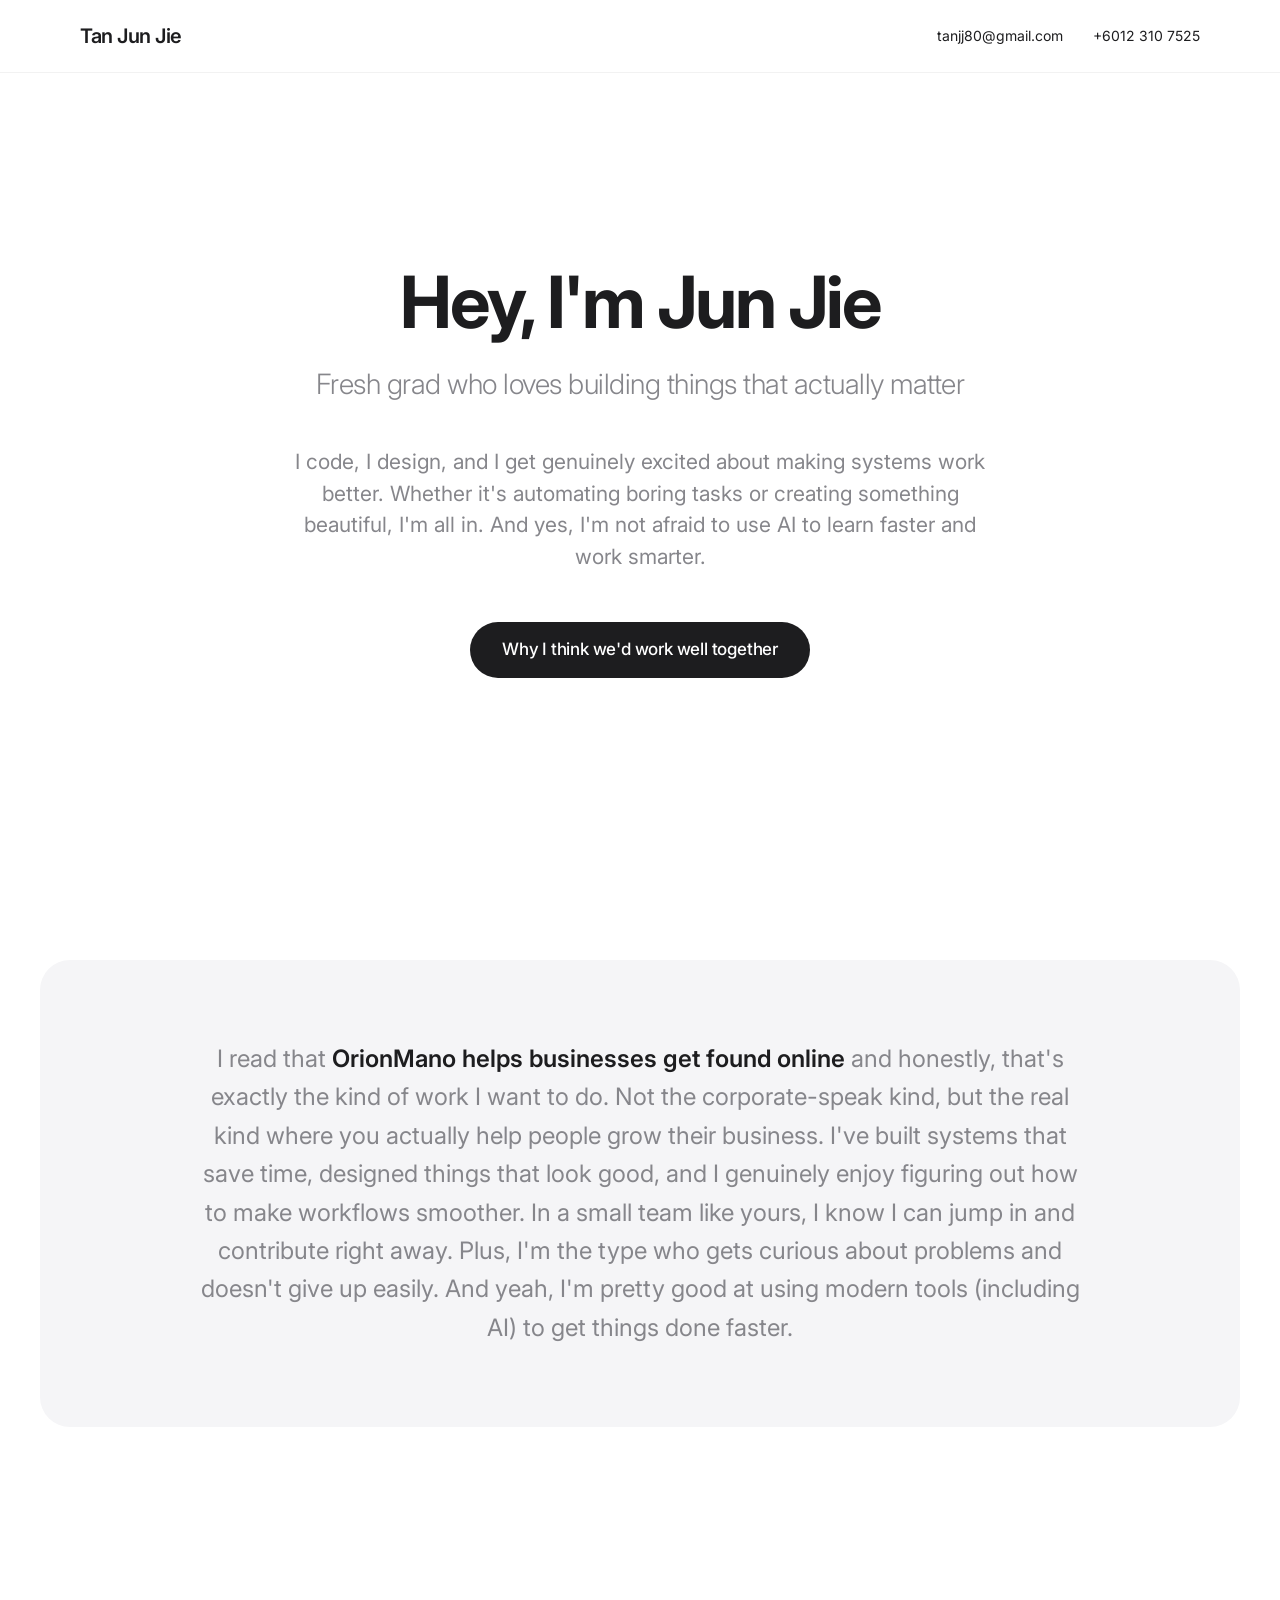
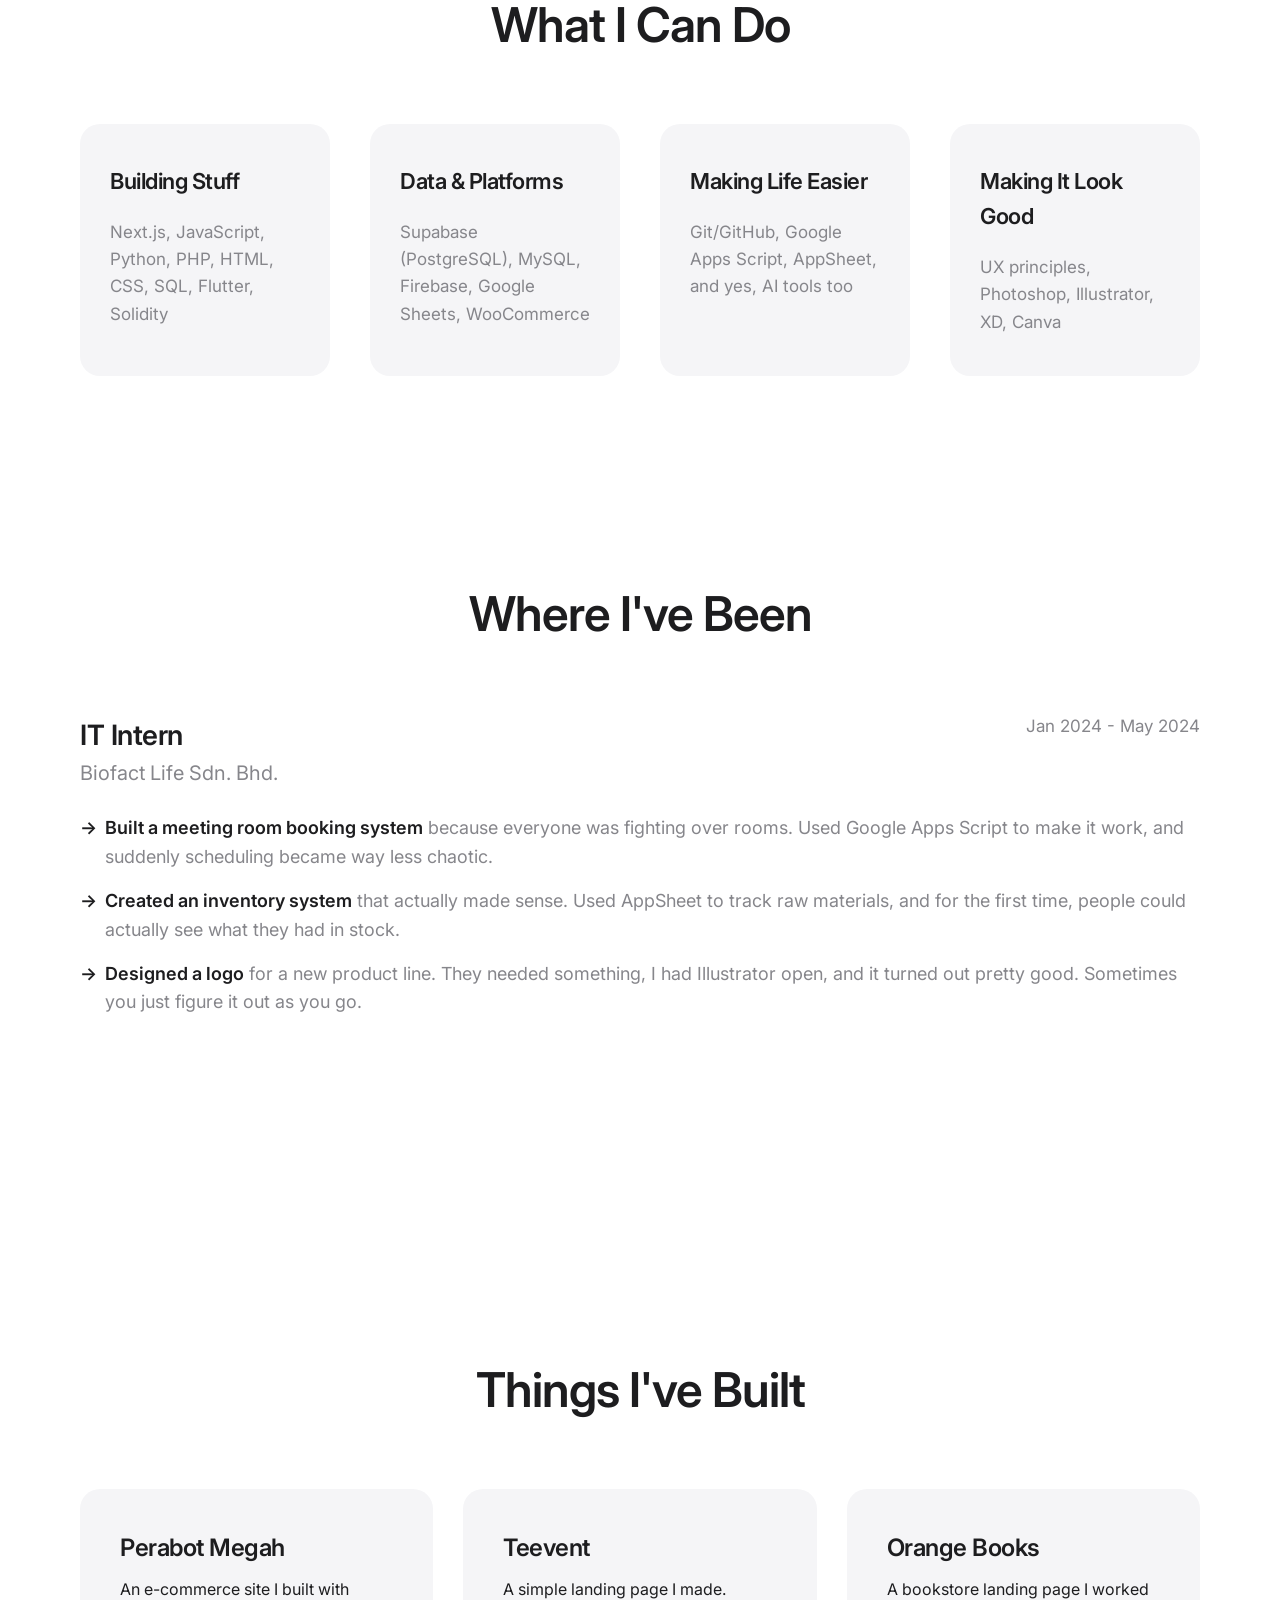
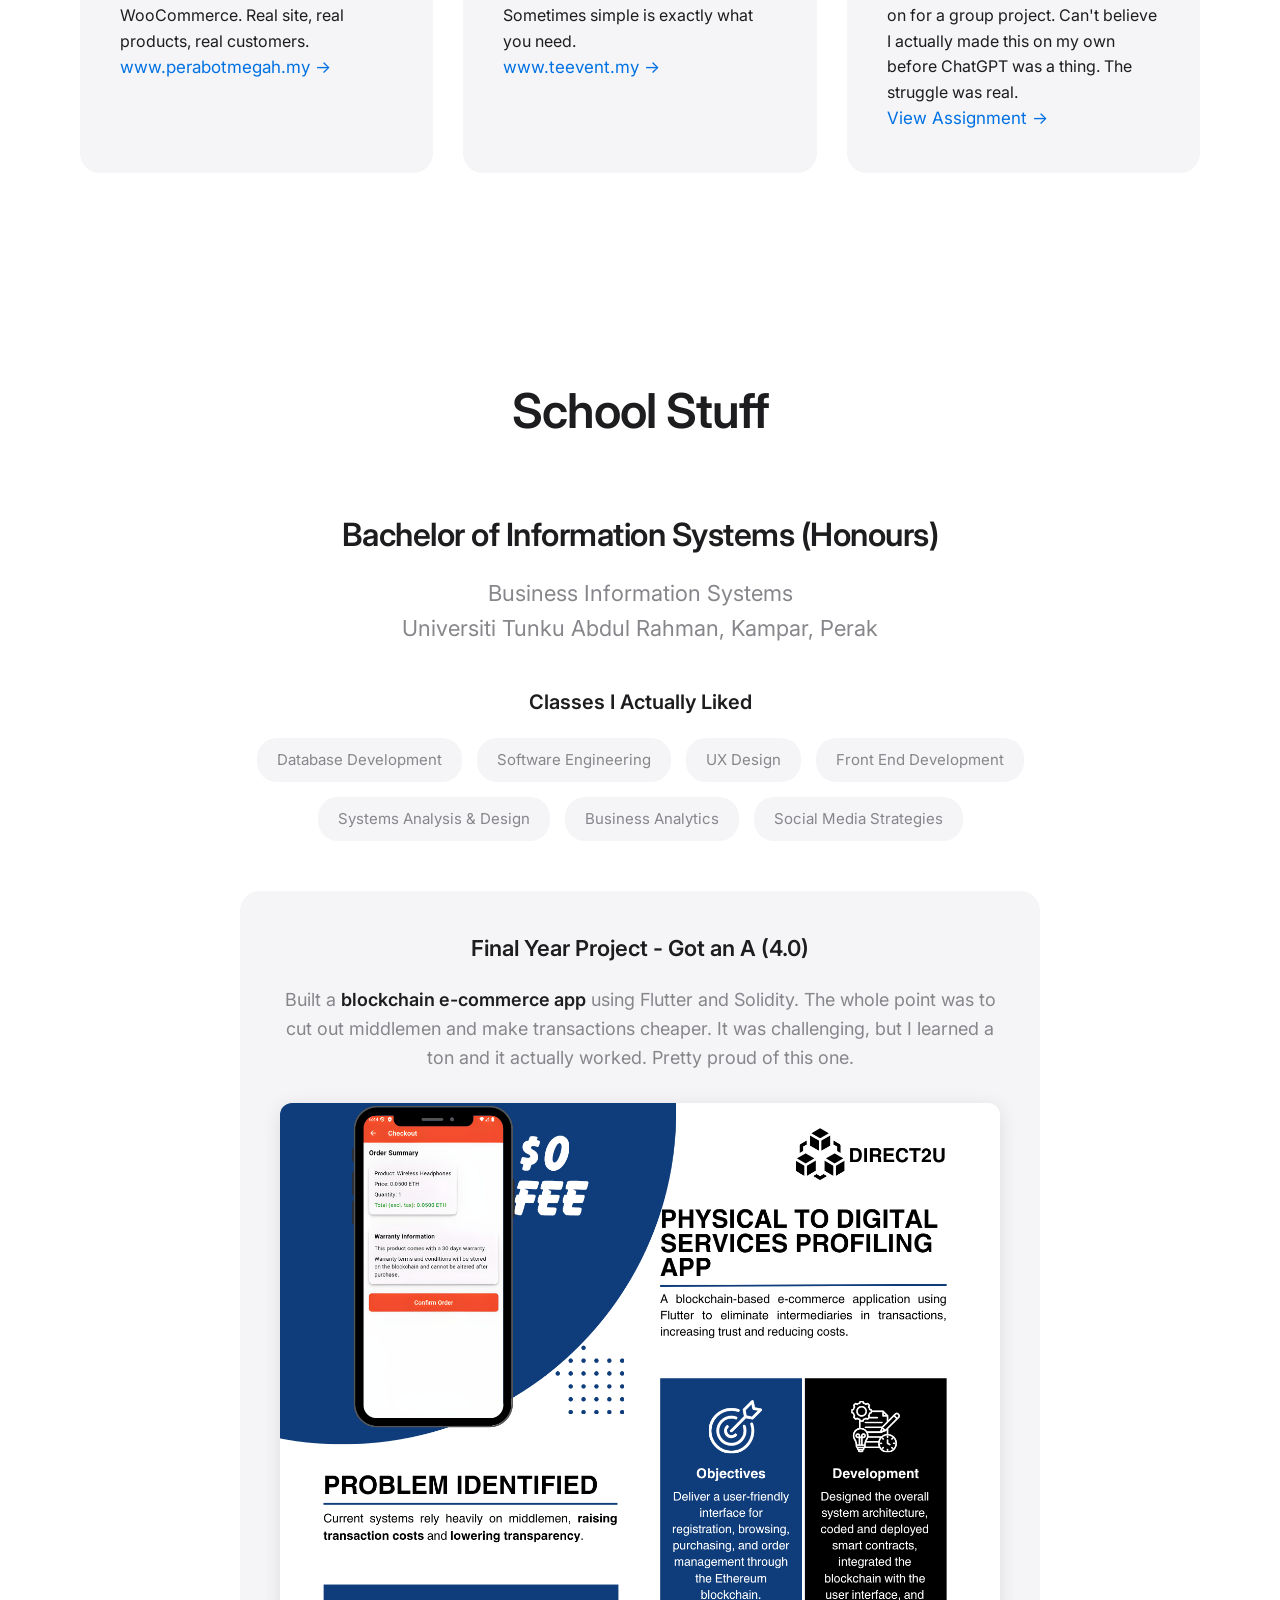
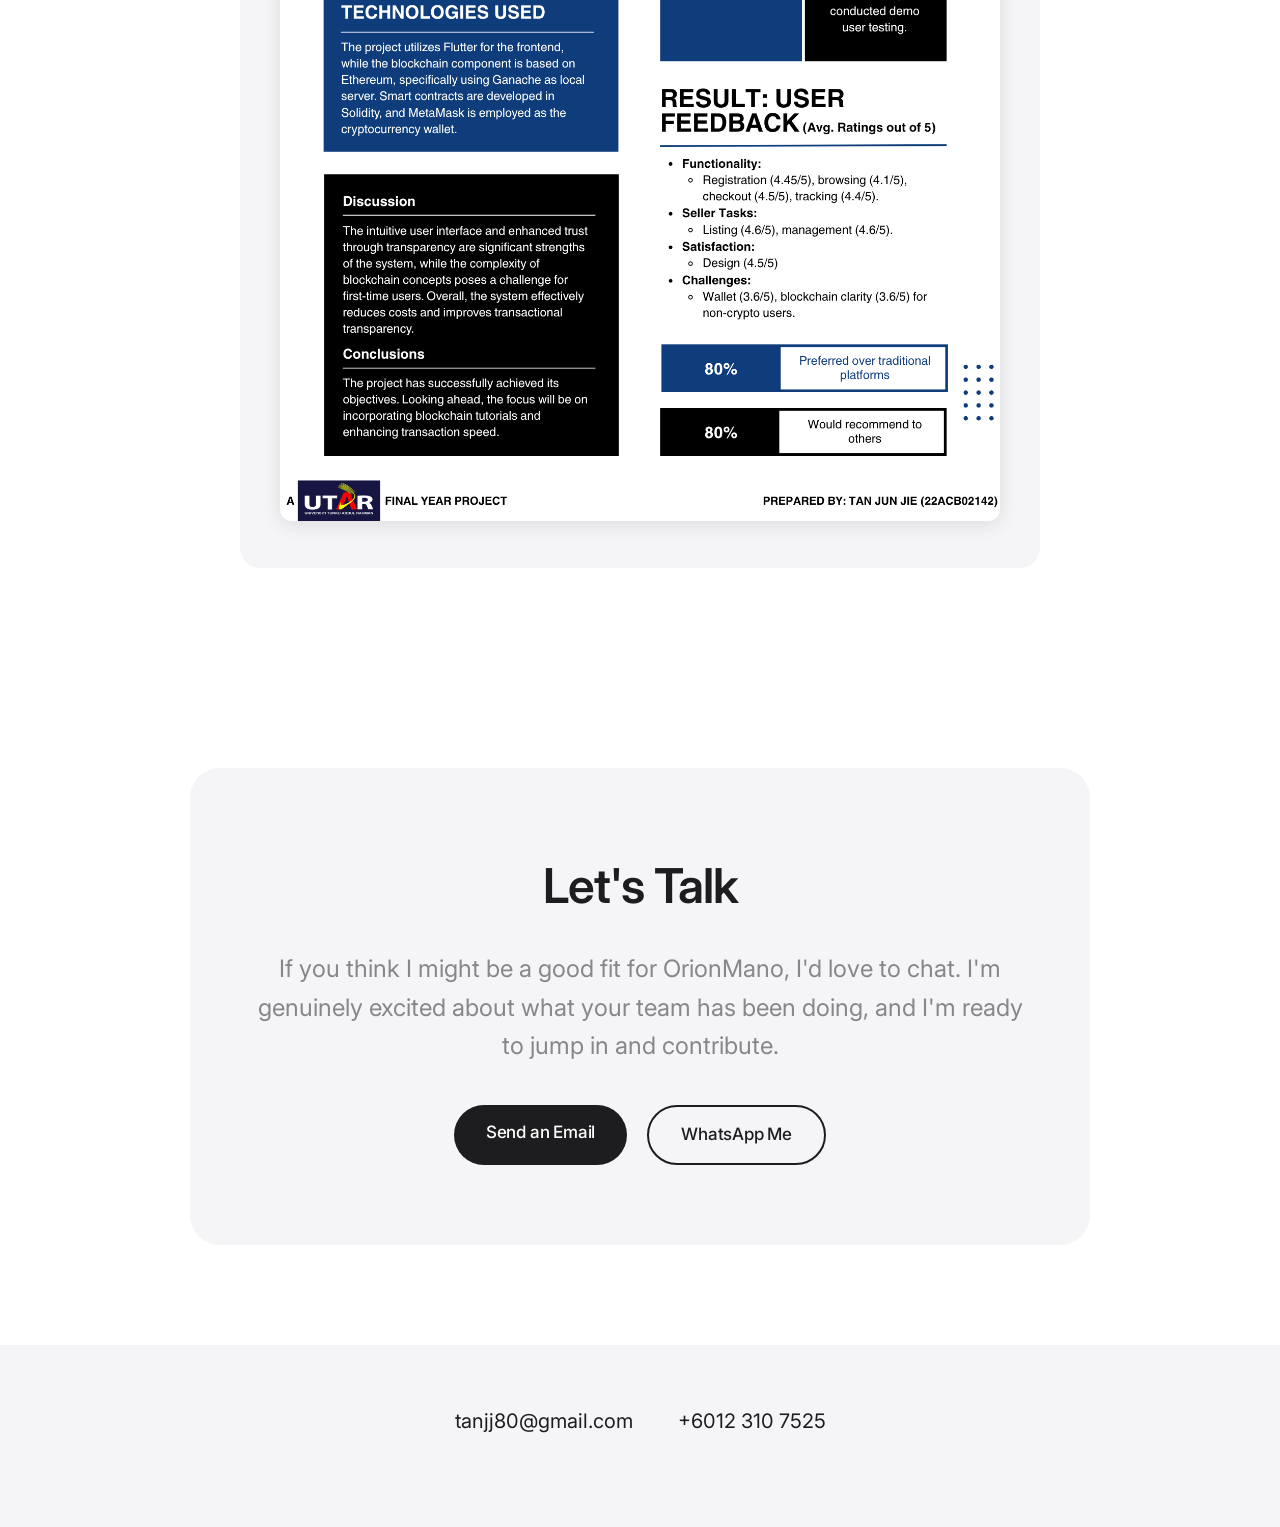
==== index.html @ 0632f8a9 "Initial commit: Resume landing page" ====
<!DOCTYPE html>
<html lang="en">
<head>
    <meta charset="UTF-8">
    <meta name="viewport" content="width=device-width, initial-scale=1.0">
    <title>Tan Jun Jie | Digital Innovation & SEO Solutions</title>
    <link rel="preconnect" href="https://fonts.googleapis.com">
    <link rel="preconnect" href="https://fonts.gstatic.com" crossorigin>
    <link href="https://fonts.googleapis.com/css2?family=Inter:wght@300;400;500;600;700&display=swap" rel="stylesheet">
    <style>
        * {
            margin: 0;
            padding: 0;
            box-sizing: border-box;
        }

        :root {
            --text-primary: #1d1d1f;
            --text-secondary: #86868b;
            --bg-white: #ffffff;
            --bg-light: #f5f5f7;
            --accent: #0071e3;
            --accent-hover: #0077ed;
        }

        html {
            scroll-behavior: smooth;
        }

        body {
            font-family: 'Inter', -apple-system, BlinkMacSystemFont, 'Segoe UI', sans-serif;
            color: var(--text-primary);
            background-color: var(--bg-white);
            line-height: 1.6;
            overflow-x: hidden;
        }

        /* Navigation */
        nav {
            position: fixed;
            top: 0;
            width: 100%;
            background: rgba(255, 255, 255, 0.8);
            backdrop-filter: saturate(180%) blur(20px);
            -webkit-backdrop-filter: saturate(180%) blur(20px);
            z-index: 1000;
            padding: 20px 0;
            border-bottom: 1px solid rgba(0, 0, 0, 0.05);
        }

        nav .container {
            max-width: 1200px;
            margin: 0 auto;
            padding: 0 40px;
            display: flex;
            justify-content: space-between;
            align-items: center;
        }

        nav .logo {
            font-size: 20px;
            font-weight: 600;
            letter-spacing: -0.5px;
        }

        nav .contact {
            display: flex;
            gap: 30px;
            font-size: 14px;
        }

        nav .contact a {
            color: var(--text-primary);
            text-decoration: none;
            transition: opacity 0.3s;
        }

        nav .contact a:hover {
            opacity: 0.7;
        }

        /* Hero Section */
        .hero {
            min-height: 100vh;
            display: flex;
            align-items: center;
            justify-content: center;
            text-align: center;
            padding: 120px 40px 80px;
            max-width: 1200px;
            margin: 0 auto;
        }

        .hero-content {
            animation: fadeInUp 1s ease-out;
        }

        .hero h1 {
            font-size: 72px;
            font-weight: 700;
            letter-spacing: -2px;
            margin-bottom: 20px;
            line-height: 1.1;
        }

        .hero .tagline {
            font-size: 28px;
            font-weight: 300;
            color: var(--text-secondary);
            margin-bottom: 40px;
            letter-spacing: -0.5px;
        }

        .hero .description {
            font-size: 21px;
            color: var(--text-secondary);
            max-width: 700px;
            margin: 0 auto 50px;
            line-height: 1.5;
        }

        .cta-button {
            display: inline-block;
            padding: 14px 32px;
            background: var(--text-primary);
            color: var(--bg-white);
            text-decoration: none;
            border-radius: 50px;
            font-size: 17px;
            font-weight: 500;
            transition: all 0.3s;
            letter-spacing: -0.2px;
        }

        .cta-button:hover {
            background: #4a4a4f;
        }

        /* Section Styles */
        section {
            padding: 100px 40px;
            max-width: 1200px;
            margin: 0 auto;
        }

        .section-title {
            font-size: 48px;
            font-weight: 600;
            letter-spacing: -1px;
            margin-bottom: 60px;
            text-align: center;
        }

        /* Why OrionMano */
        .why-section {
            background: var(--bg-light);
            border-radius: 30px;
            margin: 60px auto;
            padding: 80px 60px;
        }

        .why-content {
            font-size: 24px;
            line-height: 1.6;
            color: var(--text-secondary);
            text-align: center;
            max-width: 900px;
            margin: 0 auto;
        }

        .why-content strong {
            color: var(--text-primary);
            font-weight: 600;
        }

        /* Skills Grid */
        .skills-grid {
            display: grid;
            grid-template-columns: repeat(auto-fit, minmax(250px, 1fr));
            gap: 40px;
            margin-top: 60px;
        }

        .skill-card {
            padding: 40px 30px;
            background: var(--bg-light);
            border-radius: 20px;
            transition: box-shadow 0.3s;
        }

        .skill-card:hover {
            box-shadow: 0 10px 30px rgba(0, 0, 0, 0.1);
        }

        .skill-card h3 {
            font-size: 22px;
            font-weight: 600;
            margin-bottom: 20px;
            letter-spacing: -0.5px;
        }

        .skill-card p {
            font-size: 17px;
            color: var(--text-secondary);
            line-height: 1.6;
        }

        /* Experience Section */
        .experience-item {
            margin-bottom: 60px;
            padding-bottom: 60px;
            border-bottom: 1px solid rgba(0, 0, 0, 0.1);
        }

        .experience-item:last-child {
            border-bottom: none;
        }

        .experience-header {
            display: flex;
            justify-content: space-between;
            align-items: flex-start;
            margin-bottom: 20px;
            flex-wrap: wrap;
            gap: 15px;
        }

        .experience-title {
            font-size: 28px;
            font-weight: 600;
            letter-spacing: -0.5px;
        }

        .experience-company {
            font-size: 20px;
            color: var(--text-secondary);
            font-weight: 400;
        }

        .experience-date {
            font-size: 17px;
            color: var(--text-secondary);
        }

        .experience-achievements {
            margin-top: 25px;
        }

        .achievement {
            margin-bottom: 15px;
            padding-left: 25px;
            position: relative;
            font-size: 18px;
            line-height: 1.6;
            color: var(--text-secondary);
        }

        .achievement::before {
            content: '→';
            position: absolute;
            left: 0;
            color: var(--text-primary);
            font-weight: 600;
        }

        .achievement strong {
            color: var(--text-primary);
            font-weight: 600;
        }

        /* Projects Section */
        .projects-grid {
            display: grid;
            grid-template-columns: repeat(auto-fit, minmax(300px, 1fr));
            gap: 30px;
            margin-top: 60px;
        }

        .project-card {
            padding: 40px;
            background: var(--bg-light);
            border-radius: 20px;
        }

        .project-card h3 {
            font-size: 24px;
            font-weight: 600;
            margin-bottom: 10px;
            letter-spacing: -0.5px;
        }

        .project-card a {
            color: var(--accent);
            text-decoration: none;
            font-size: 17px;
            transition: opacity 0.3s;
        }

        .project-card a:hover {
            opacity: 0.7;
        }

        /* Education Section */
        .education-item {
            text-align: center;
            max-width: 800px;
            margin: 0 auto;
        }

        .education-degree {
            font-size: 32px;
            font-weight: 600;
            margin-bottom: 15px;
            letter-spacing: -0.5px;
        }

        .education-school {
            font-size: 22px;
            color: var(--text-secondary);
            margin-bottom: 40px;
        }

        .coursework {
            margin-top: 40px;
        }

        .coursework h4 {
            font-size: 20px;
            font-weight: 600;
            margin-bottom: 20px;
        }

        .coursework-list {
            display: flex;
            flex-wrap: wrap;
            gap: 15px;
            justify-content: center;
        }

        .coursework-item {
            padding: 10px 20px;
            background: var(--bg-light);
            border-radius: 20px;
            font-size: 15px;
            color: var(--text-secondary);
        }

        .fyp {
            margin-top: 50px;
            padding: 40px;
            background: var(--bg-light);
            border-radius: 20px;
        }

        .fyp h4 {
            font-size: 22px;
            font-weight: 600;
            margin-bottom: 20px;
        }

        .fyp p {
            font-size: 18px;
            color: var(--text-secondary);
            line-height: 1.6;
        }

        .fyp strong {
            color: var(--text-primary);
            font-weight: 600;
        }

        .fyp-poster {
            margin-top: 30px;
            width: 100%;
            max-width: 800px;
            border-radius: 12px;
            box-shadow: 0 4px 20px rgba(0, 0, 0, 0.1);
        }

        /* CTA Section */
        .cta-section {
            background: var(--bg-light);
            border-radius: 30px;
            margin: 100px auto;
            padding: 80px 60px;
            text-align: center;
            max-width: 900px;
        }

        .cta-section h2 {
            font-size: 48px;
            font-weight: 600;
            letter-spacing: -1px;
            margin-bottom: 25px;
        }

        .cta-section p {
            font-size: 24px;
            color: var(--text-secondary);
            line-height: 1.6;
            margin-bottom: 40px;
        }

        .cta-buttons {
            display: flex;
            gap: 20px;
            justify-content: center;
            flex-wrap: wrap;
        }

        .cta-button-secondary {
            display: inline-block;
            padding: 14px 32px;
            background: transparent;
            color: var(--text-primary);
            text-decoration: none;
            border-radius: 50px;
            font-size: 17px;
            font-weight: 500;
            transition: all 0.3s;
            letter-spacing: -0.2px;
            border: 2px solid var(--text-primary);
        }

        .cta-button-secondary:hover {
            background: var(--text-primary);
            color: var(--bg-white);
        }

        /* Footer */
        footer {
            background: var(--bg-light);
            padding: 60px 40px;
            text-align: center;
            margin-top: 100px;
        }

        footer .contact-info {
            font-size: 20px;
            margin-bottom: 30px;
        }

        footer .contact-info a {
            color: var(--text-primary);
            text-decoration: none;
            margin: 0 20px;
            transition: opacity 0.3s;
        }

        footer .contact-info a:hover {
            opacity: 0.7;
        }

        /* Animations */
        @keyframes fadeInUp {
            from {
                opacity: 0;
                transform: translateY(30px);
            }
            to {
                opacity: 1;
                transform: translateY(0);
            }
        }

        .fade-in {
            animation: fadeInUp 0.8s ease-out;
        }

        /* Responsive */
        @media (max-width: 768px) {
            nav .container {
                padding: 0 20px;
            }

            nav .contact {
                gap: 15px;
                font-size: 12px;
            }

            .hero h1 {
                font-size: 48px;
            }

            .hero .tagline {
                font-size: 22px;
            }

            .hero .description {
                font-size: 18px;
            }

            .section-title {
                font-size: 36px;
            }

            section {
                padding: 60px 20px;
            }

            .why-section {
                padding: 50px 30px;
            }

            .why-content {
                font-size: 20px;
            }

            .experience-header {
                flex-direction: column;
                align-items: flex-start;
            }

            .skills-grid,
            .projects-grid {
                grid-template-columns: 1fr;
            }

            .cta-section {
                padding: 50px 30px;
                margin: 60px 20px;
            }

            .cta-section h2 {
                font-size: 36px;
            }

            .cta-section p {
                font-size: 20px;
            }

            .cta-buttons {
                flex-direction: column;
                align-items: center;
            }

            .cta-button,
            .cta-button-secondary {
                width: 100%;
                max-width: 300px;
            }
        }
    </style>
</head>
<body>
    <!-- Navigation -->
    <nav>
        <div class="container">
            <div class="logo">Tan Jun Jie</div>
            <div class="contact">
                <a href="mailto:tanjj80@gmail.com">tanjj80@gmail.com</a>
                <a href="https://wa.me/60123107525" target="_blank">+6012 310 7525</a>
            </div>
        </div>
    </nav>

    <!-- Hero Section -->
    <section class="hero">
        <div class="hero-content">
            <h1>Hey, I'm Jun Jie</h1>
            <p class="tagline">Fresh grad who loves building things that actually matter</p>
            <p class="description">
                I code, I design, and I get genuinely excited about making systems work better. 
                Whether it's automating boring tasks or creating something beautiful, I'm all in. 
                And yes, I'm not afraid to use AI to learn faster and work smarter.
            </p>
            <a href="#why" class="cta-button">Why I think we'd work well together</a>
        </div>
    </section>

    <!-- Why OrionMano Section -->
    <section id="why" class="why-section">
        <div class="why-content">
            I read that <strong>OrionMano helps businesses get found online</strong> and honestly, that's exactly the 
            kind of work I want to do. Not the corporate-speak kind, but the real kind where you actually help people 
            grow their business. I've built systems that save time, designed things that look good, and I genuinely 
            enjoy figuring out how to make workflows smoother. In a small team like yours, I know I can jump in and 
            contribute right away. Plus, I'm the type who gets curious about problems and doesn't give up easily. 
            And yeah, I'm pretty good at using modern tools (including AI) to get things done faster.
        </div>
    </section>

    <!-- Skills Section -->
    <section id="skills">
        <h2 class="section-title">What I Can Do</h2>
        <div class="skills-grid">
            <div class="skill-card">
                <h3>Building Stuff</h3>
                <p>Next.js, JavaScript, Python, PHP, HTML, CSS, SQL, Flutter, Solidity</p>
            </div>
            <div class="skill-card">
                <h3>Data & Platforms</h3>
                <p>Supabase (PostgreSQL), MySQL, Firebase, Google Sheets, WooCommerce</p>
            </div>
            <div class="skill-card">
                <h3>Making Life Easier</h3>
                <p>Git/GitHub, Google Apps Script, AppSheet, and yes, AI tools too</p>
            </div>
            <div class="skill-card">
                <h3>Making It Look Good</h3>
                <p>UX principles, Photoshop, Illustrator, XD, Canva</p>
            </div>
        </div>
    </section>

    <!-- Professional Experience -->
    <section id="experience">
        <h2 class="section-title">Where I've Been</h2>
        
        <div class="experience-item">
            <div class="experience-header">
                <div>
                    <div class="experience-title">IT Intern</div>
                    <div class="experience-company">Biofact Life Sdn. Bhd.</div>
                </div>
                <div class="experience-date">Jan 2024 - May 2024</div>
            </div>
            <div class="experience-achievements">
                <div class="achievement">
                    <strong>Built a meeting room booking system</strong> because everyone was fighting over rooms. 
                    Used Google Apps Script to make it work, and suddenly scheduling became way less chaotic.
                </div>
                <div class="achievement">
                    <strong>Created an inventory system</strong> that actually made sense. Used AppSheet to track 
                    raw materials, and for the first time, people could actually see what they had in stock.
                </div>
                <div class="achievement">
                    <strong>Designed a logo</strong> for a new product line. They needed something, I had Illustrator 
                    open, and it turned out pretty good. Sometimes you just figure it out as you go.
                </div>
            </div>
        </div>
    </section>

    <!-- Projects Section -->
    <section id="projects">
        <h2 class="section-title">Things I've Built</h2>
        <div class="projects-grid">
            <div class="project-card">
                <h3>Perabot Megah</h3>
                <p>An e-commerce site I built with WooCommerce. Real site, real products, real customers.</p>
                <a href="https://www.perabotmegah.my" target="_blank">www.perabotmegah.my →</a>
            </div>
            <div class="project-card">
                <h3>Teevent</h3>
                <p>A simple landing page I made. Sometimes simple is exactly what you need.</p>
                <a href="https://www.teevent.my" target="_blank">www.teevent.my →</a>
            </div>
            <div class="project-card">
                <h3>Orange Books</h3>
                <p>A bookstore landing page I worked on for a group project. Can't believe I actually made this on my own before ChatGPT was a thing. The struggle was real.</p>
                <a href="bookstore (1).html" target="_blank">View Assignment →</a>
            </div>
        </div>
    </section>

    <!-- Education Section -->
    <section id="education">
        <h2 class="section-title">School Stuff</h2>
        <div class="education-item">
            <div class="education-degree">Bachelor of Information Systems (Honours)</div>
            <div class="education-school">Business Information Systems<br>Universiti Tunku Abdul Rahman, Kampar, Perak</div>
            
            <div class="coursework">
                <h4>Classes I Actually Liked</h4>
                <div class="coursework-list">
                    <span class="coursework-item">Database Development</span>
                    <span class="coursework-item">Software Engineering</span>
                    <span class="coursework-item">UX Design</span>
                    <span class="coursework-item">Front End Development</span>
                    <span class="coursework-item">Systems Analysis & Design</span>
                    <span class="coursework-item">Business Analytics</span>
                    <span class="coursework-item">Social Media Strategies</span>
                </div>
            </div>

            <div class="fyp">
                <h4>Final Year Project - Got an A (4.0)</h4>
                <p>
                    Built a <strong>blockchain e-commerce app</strong> using Flutter and Solidity. The whole point 
                    was to cut out middlemen and make transactions cheaper. It was challenging, but I learned a ton 
                    and it actually worked. Pretty proud of this one.
                </p>
                <img src="FYP2 Poster.png" alt="Final Year Project Poster" class="fyp-poster">
            </div>
        </div>
    </section>

    <!-- CTA Section -->
    <section class="cta-section">
        <h2>Let's Talk</h2>
        <p>
            If you think I might be a good fit for OrionMano, I'd love to chat. 
            I'm genuinely excited about what your team has been doing, and I'm ready to jump in and contribute.
        </p>
        <div class="cta-buttons">
            <a href="mailto:tanjj80@gmail.com" class="cta-button">Send an Email</a>
            <a href="https://wa.me/60123107525" class="cta-button-secondary" target="_blank">WhatsApp Me</a>
        </div>
    </section>

    <!-- Footer -->
    <footer>
        <div class="contact-info">
            <a href="mailto:tanjj80@gmail.com">tanjj80@gmail.com</a>
            <a href="https://wa.me/60123107525" target="_blank">+6012 310 7525</a>
        </div>
    </footer>

    <script>
        // Smooth scroll animation on scroll
        const observerOptions = {
            threshold: 0.1,
            rootMargin: '0px 0px -100px 0px'
        };

        const observer = new IntersectionObserver((entries) => {
            entries.forEach(entry => {
                if (entry.isIntersecting) {
                    entry.target.classList.add('fade-in');
                }
            });
        }, observerOptions);

        document.querySelectorAll('section > div, .skill-card, .project-card').forEach(el => {
            observer.observe(el);
        });
    </script>
</body>
</html>
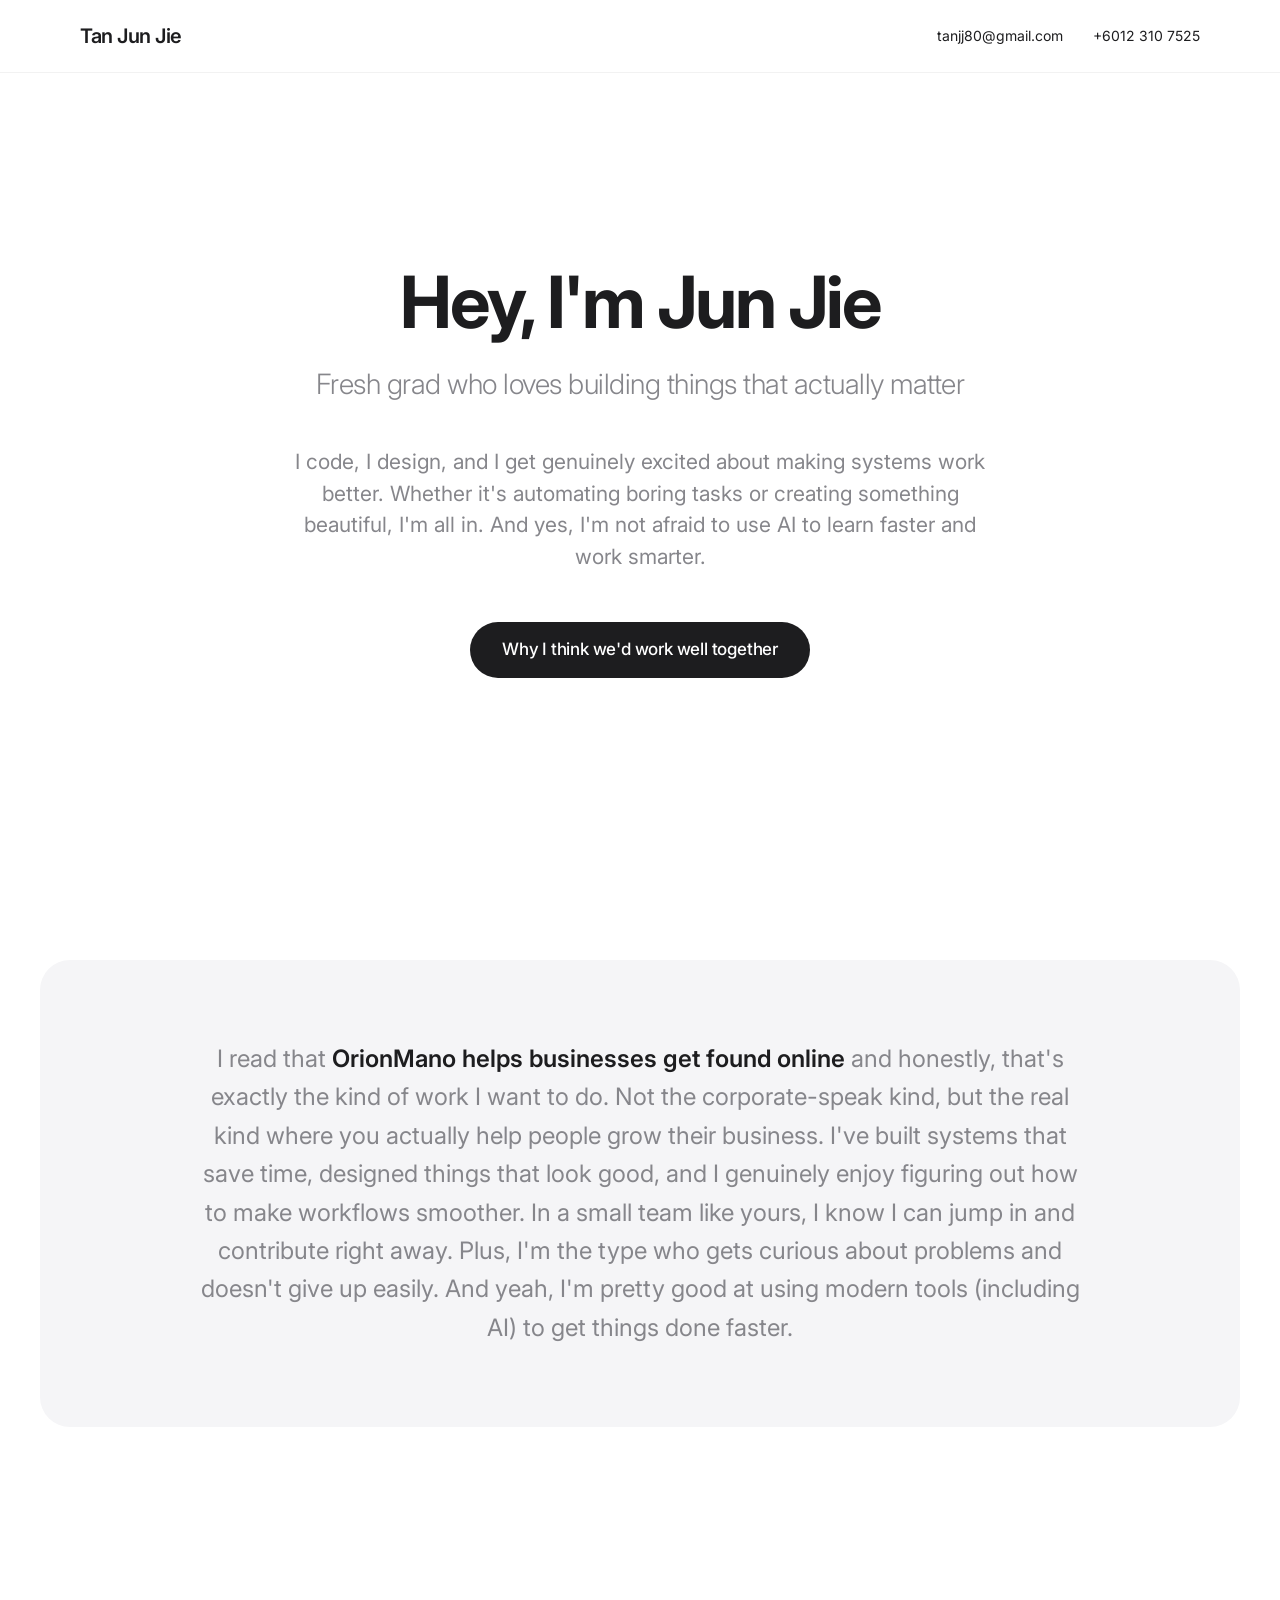
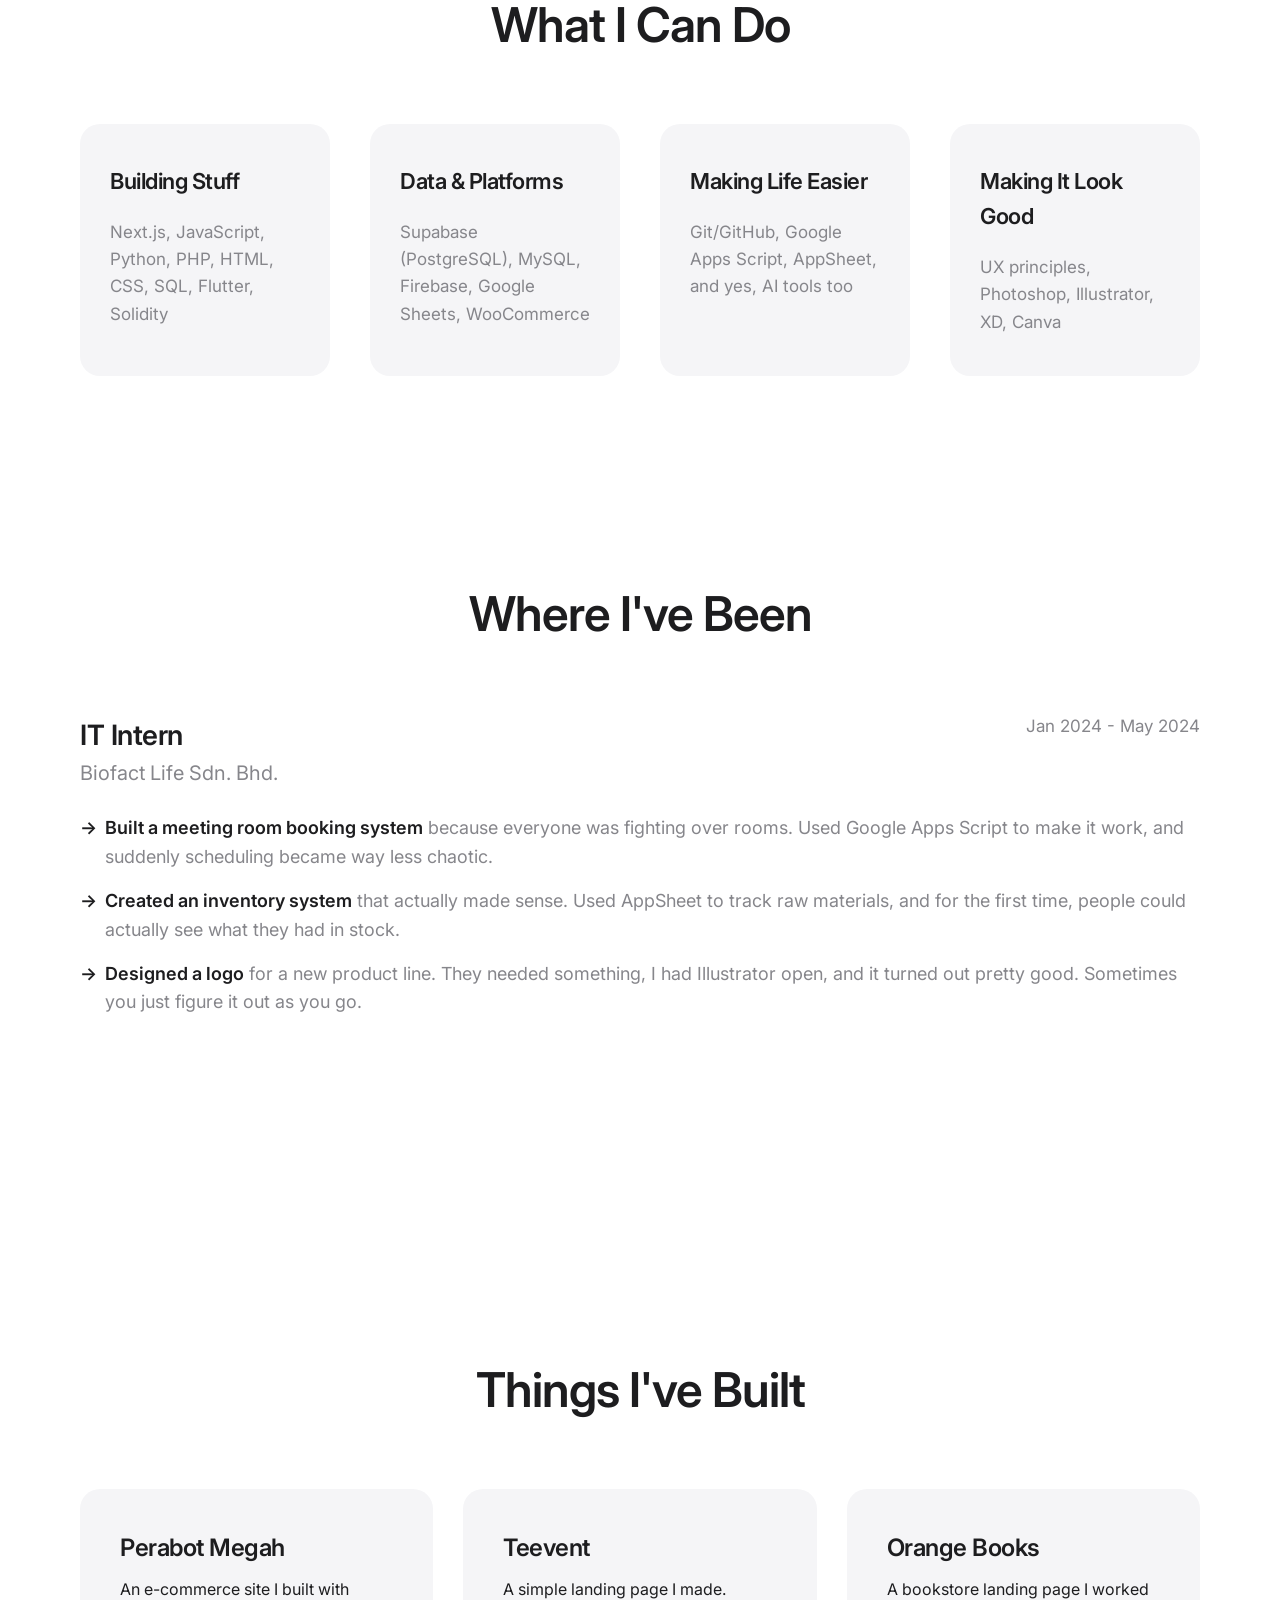
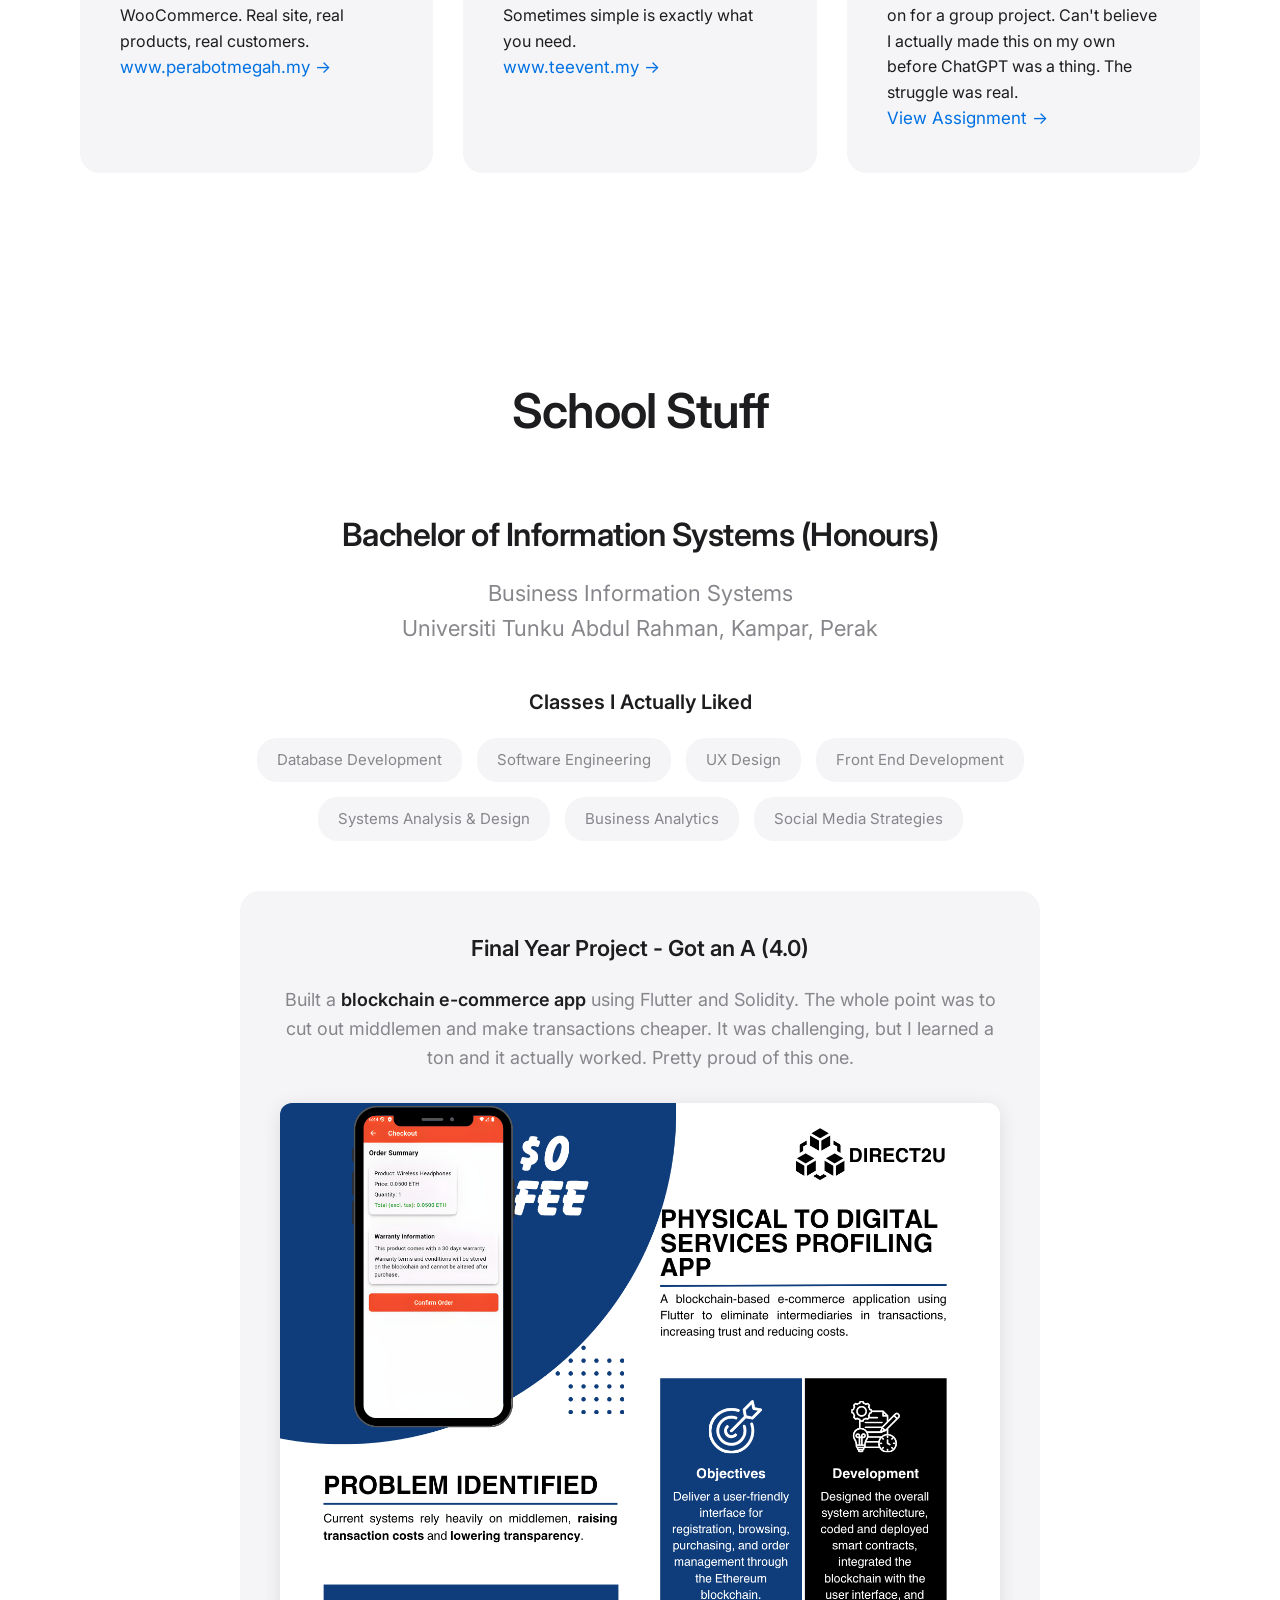
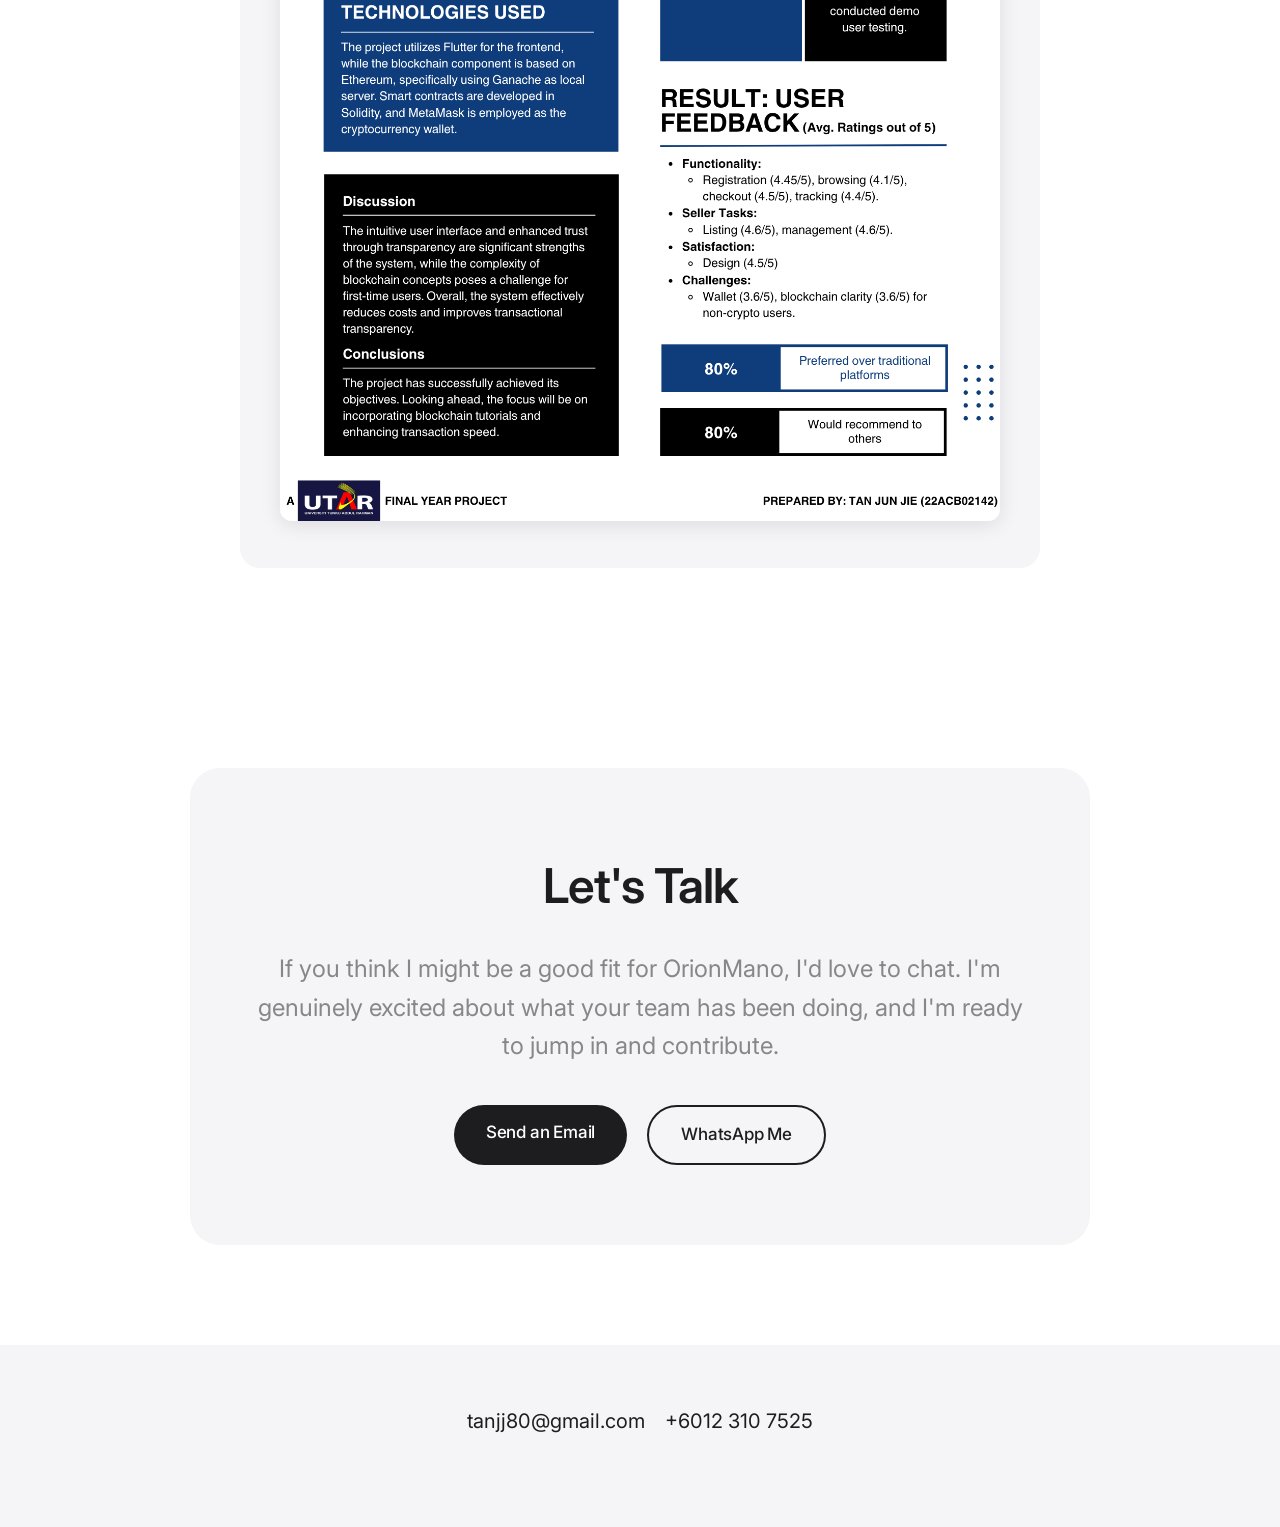
==== commit 60f1e677: "Update footer contact info to prevent wrapping" ====
--- a/index.html
+++ b/index.html
@@ -3,7 +3,7 @@
 <head>
     <meta charset="UTF-8">
     <meta name="viewport" content="width=device-width, initial-scale=1.0">
-    <title>Tan Jun Jie | Digital Innovation & SEO Solutions</title>
+    <title>Tan Jun Jie</title>
     <link rel="preconnect" href="https://fonts.googleapis.com">
     <link rel="preconnect" href="https://fonts.gstatic.com" crossorigin>
     <link href="https://fonts.googleapis.com/css2?family=Inter:wght@300;400;500;600;700&display=swap" rel="stylesheet">
@@ -438,13 +438,17 @@
         footer .contact-info {
             font-size: 20px;
             margin-bottom: 30px;
+            display: flex;
+            flex-wrap: wrap;
+            justify-content: center;
+            gap: 20px;
         }
 
         footer .contact-info a {
             color: var(--text-primary);
             text-decoration: none;
-            margin: 0 20px;
             transition: opacity 0.3s;
+            white-space: nowrap;
         }
 
         footer .contact-info a:hover {
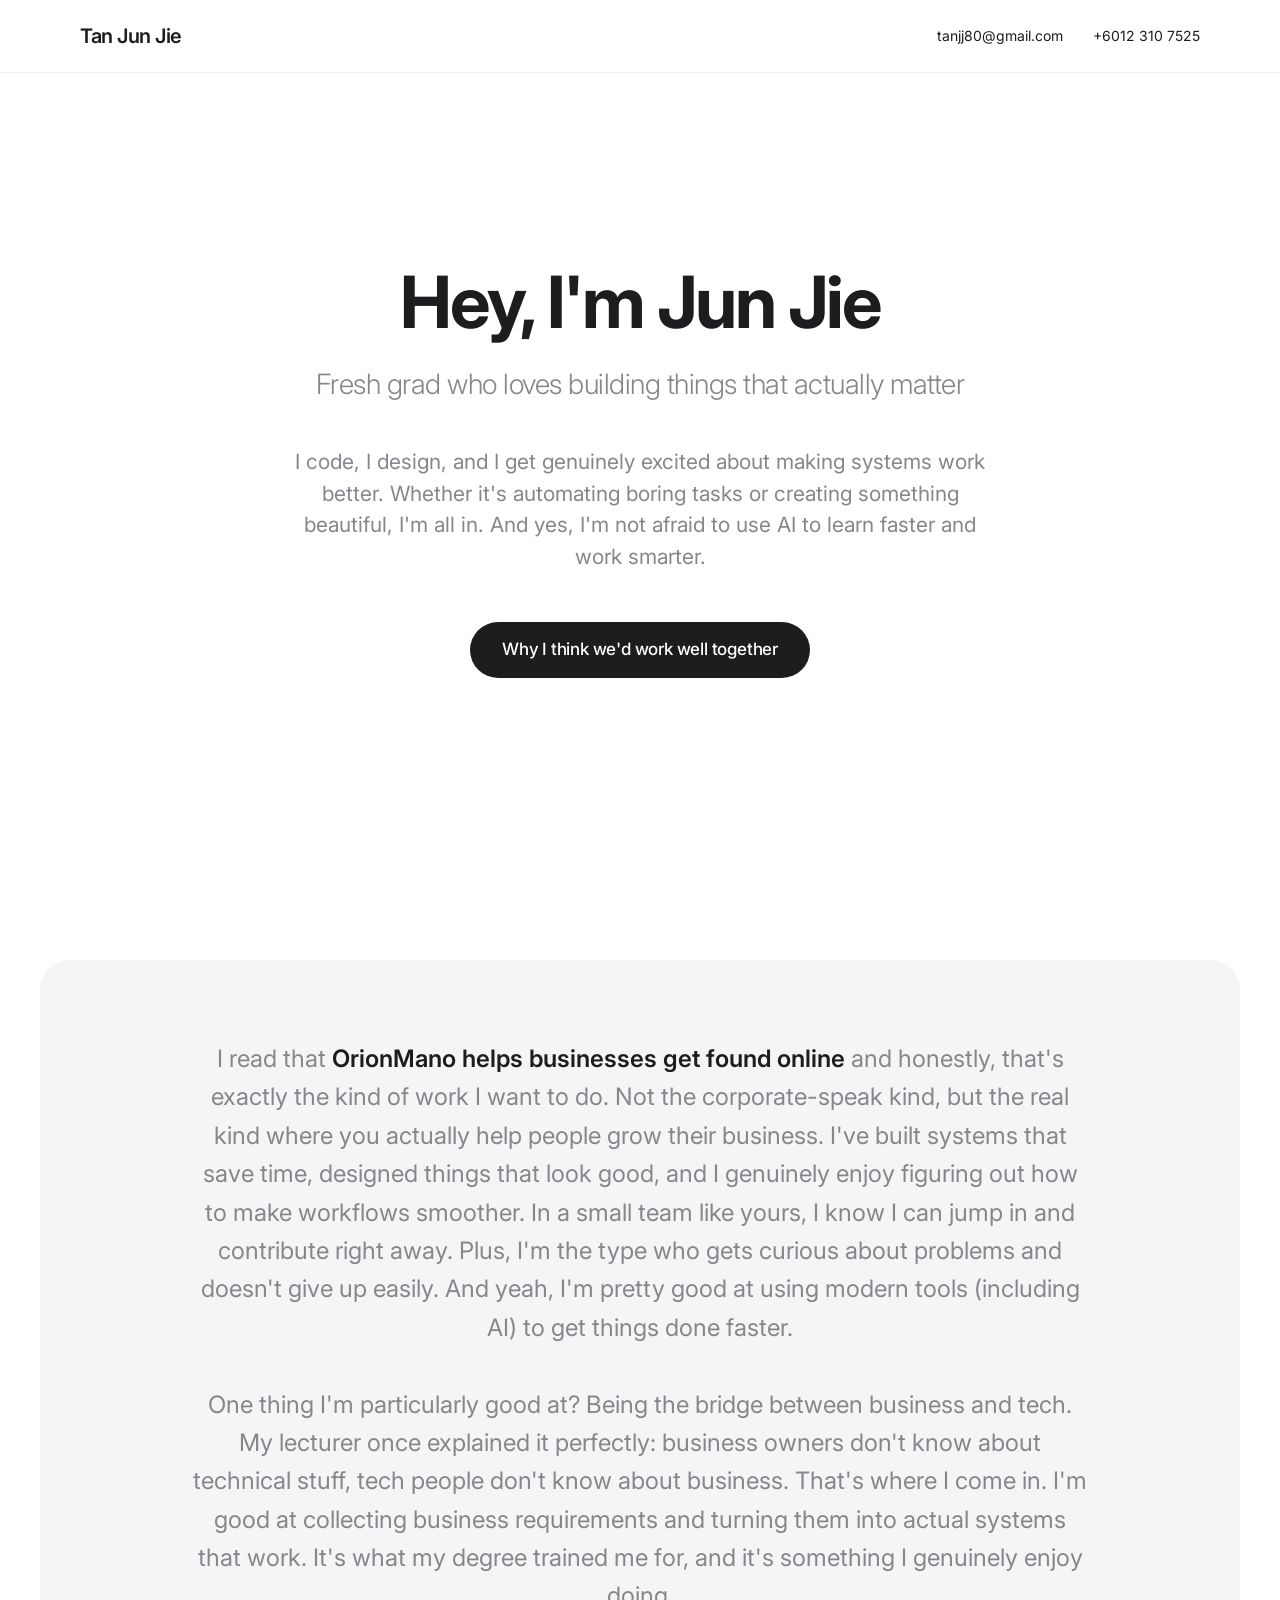
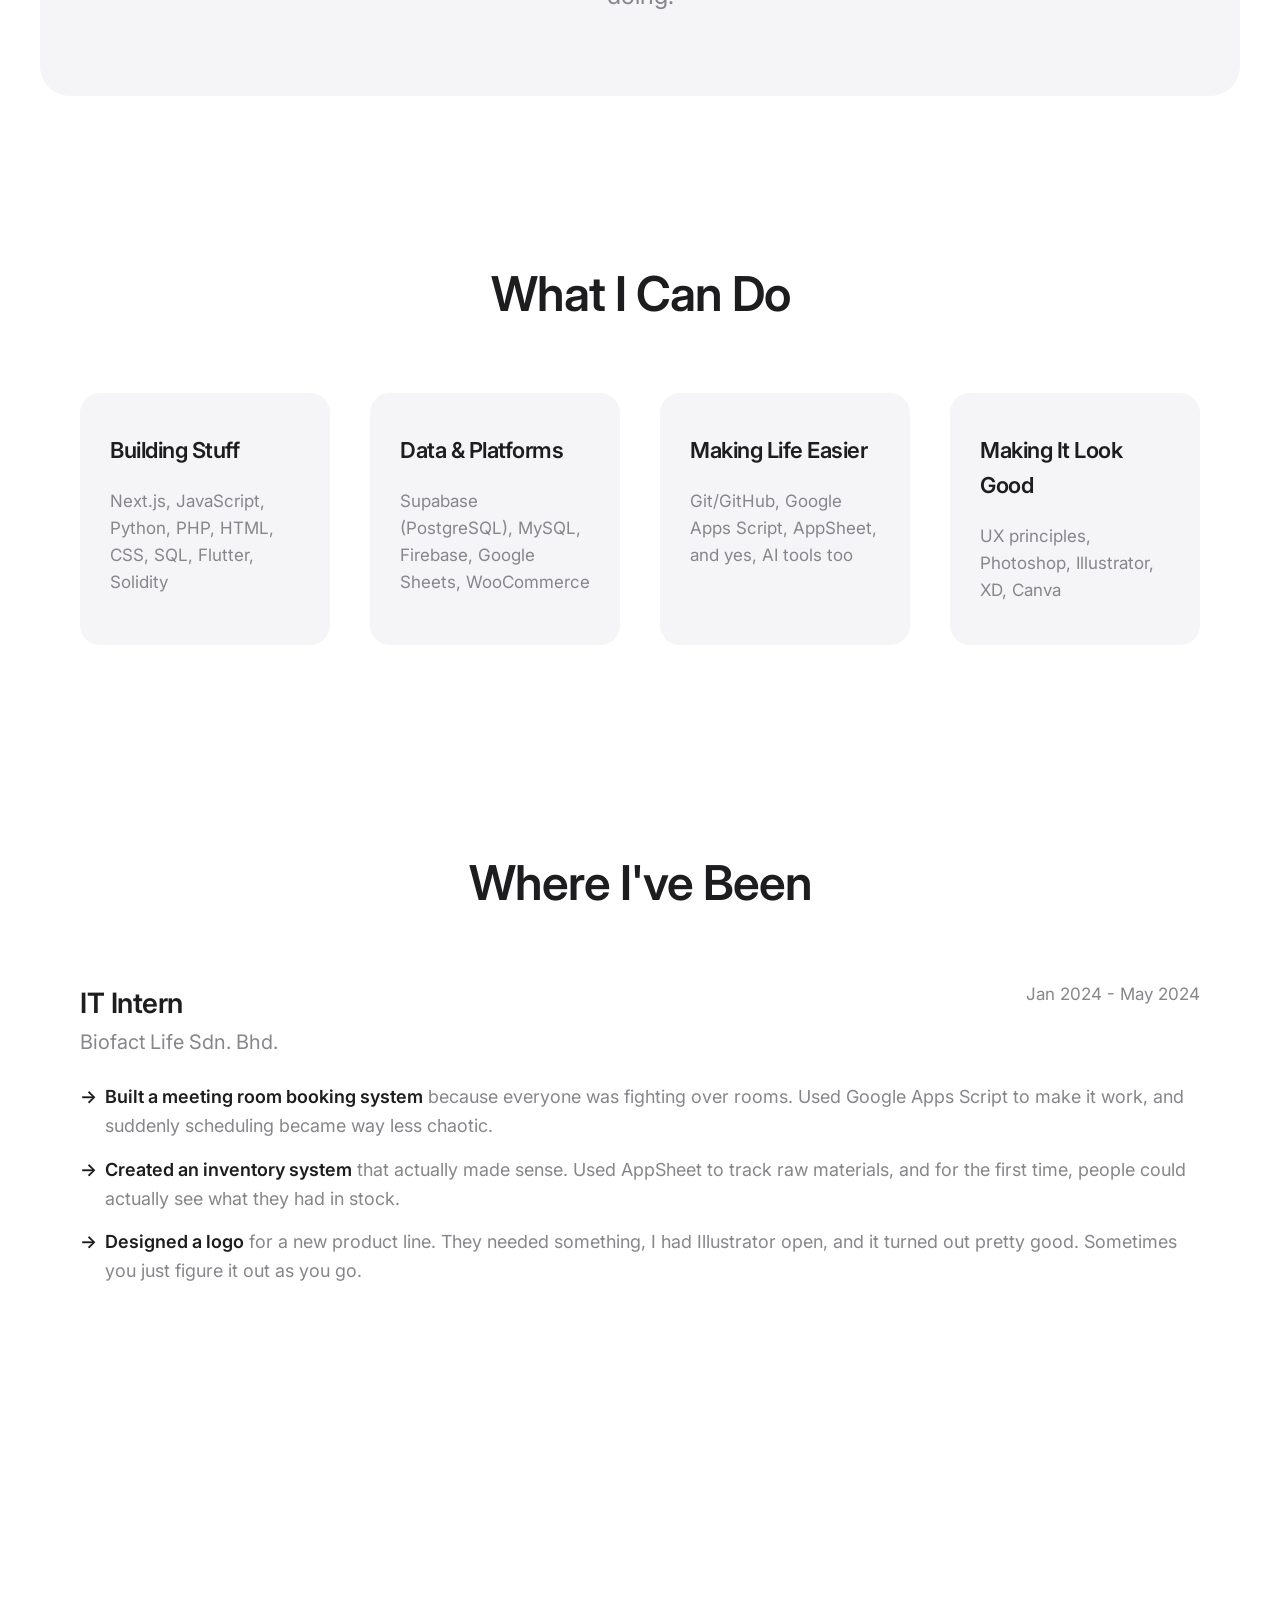
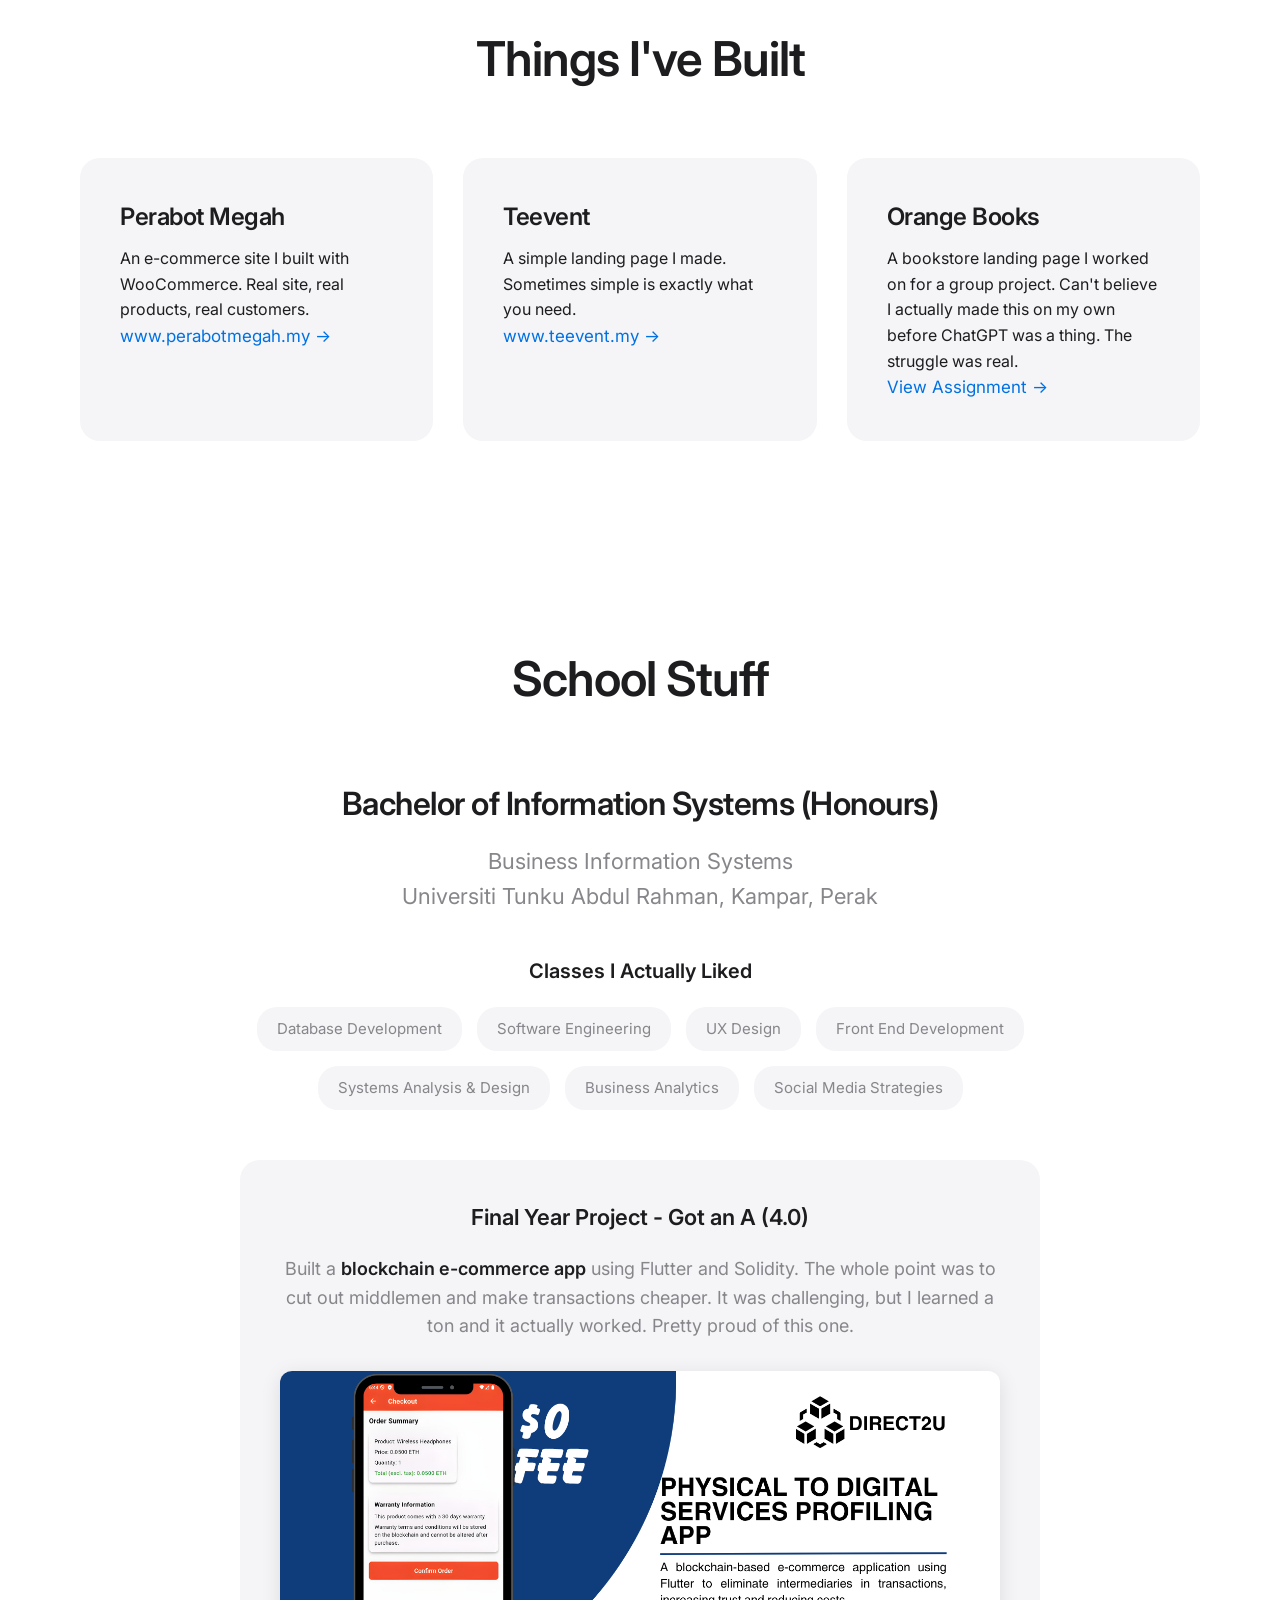
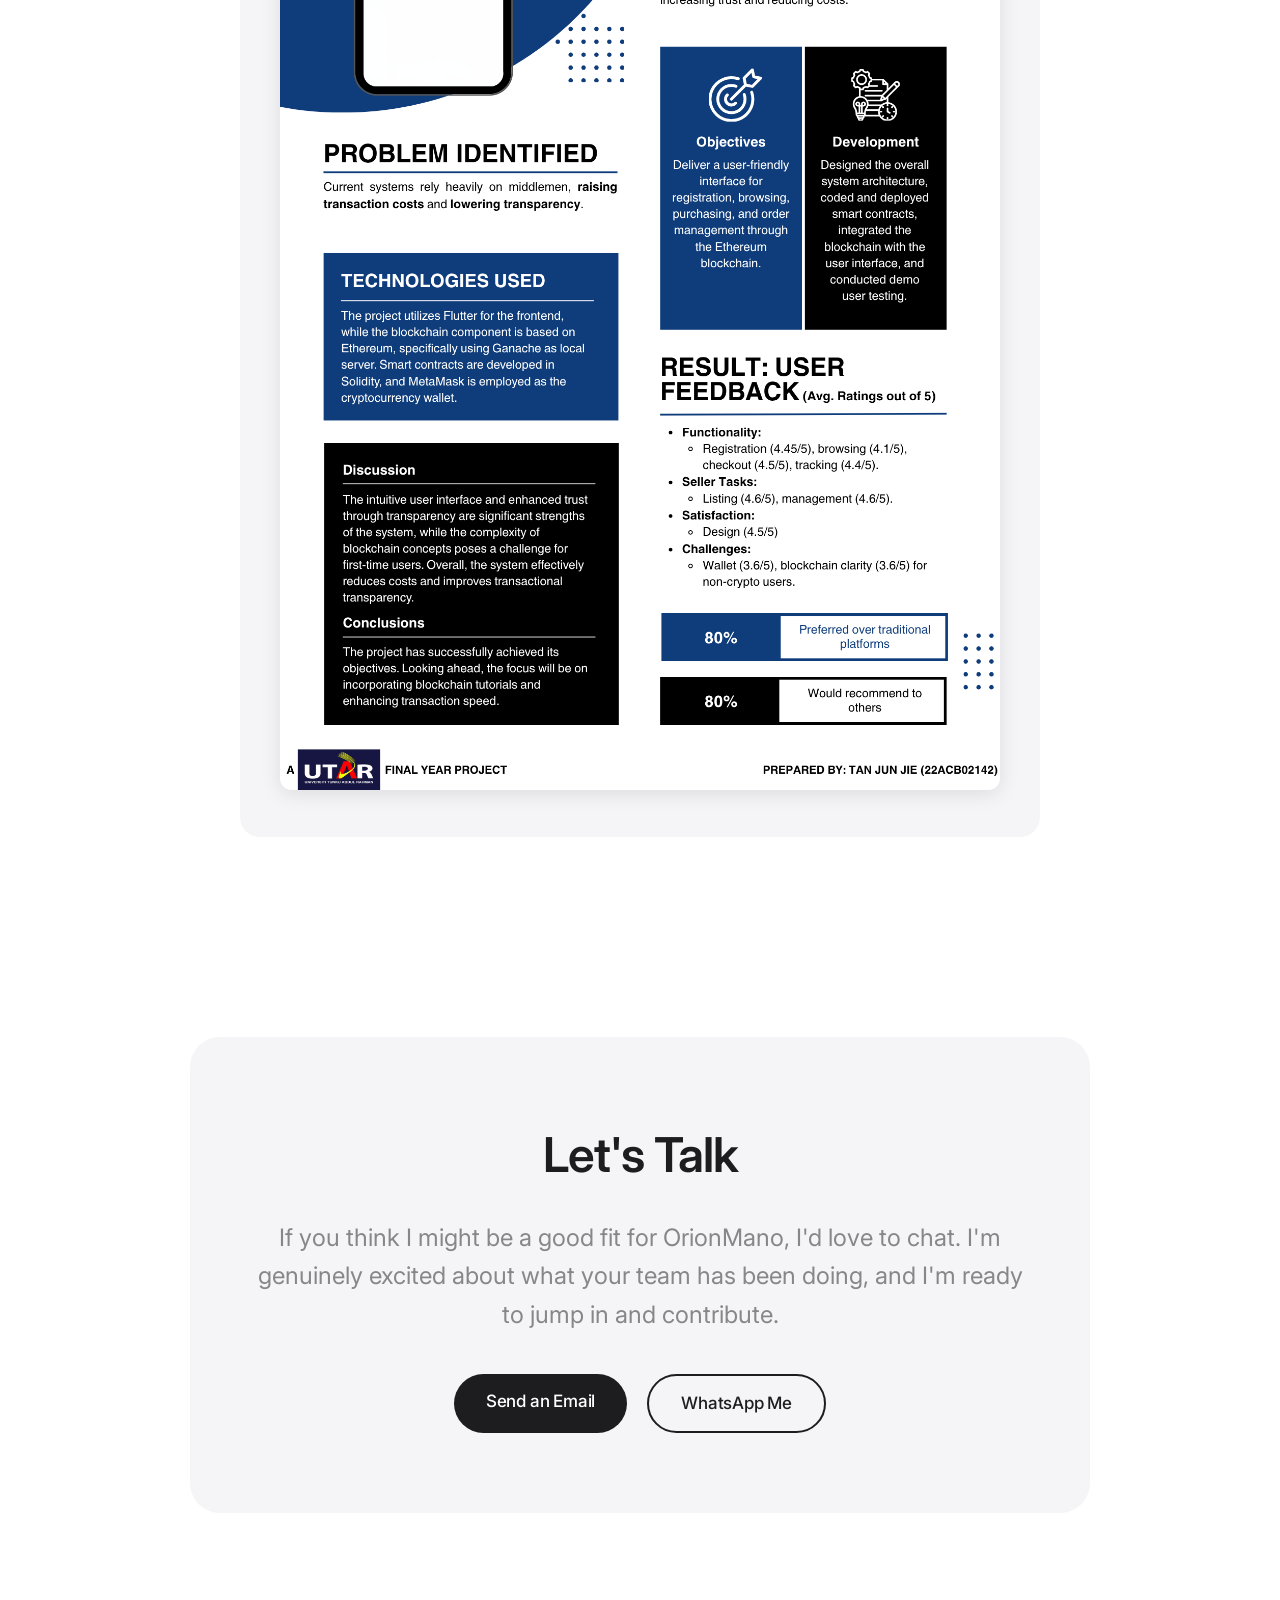
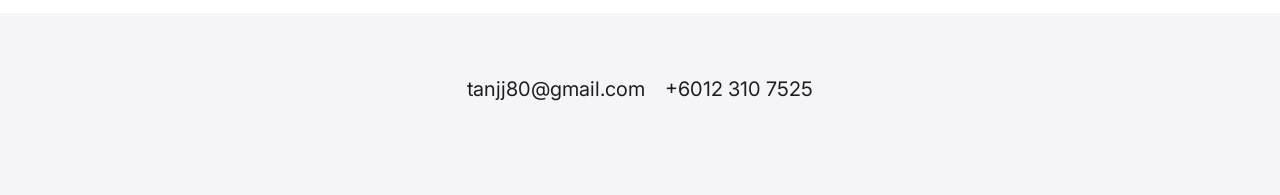
==== commit 2bf9feaa: "Add bridge between business and tech advantage section" ====
--- a/index.html
+++ b/index.html
@@ -581,6 +581,11 @@
             enjoy figuring out how to make workflows smoother. In a small team like yours, I know I can jump in and 
             contribute right away. Plus, I'm the type who gets curious about problems and doesn't give up easily. 
             And yeah, I'm pretty good at using modern tools (including AI) to get things done faster.
+            <br><br>
+            One thing I'm particularly good at? Being the bridge between business and tech. My lecturer once explained 
+            it perfectly: business owners don't know about technical stuff, tech people don't know about business. 
+            That's where I come in. I'm good at collecting business requirements and turning them into actual systems 
+            that work. It's what my degree trained me for, and it's something I genuinely enjoy doing.
         </div>
     </section>
 
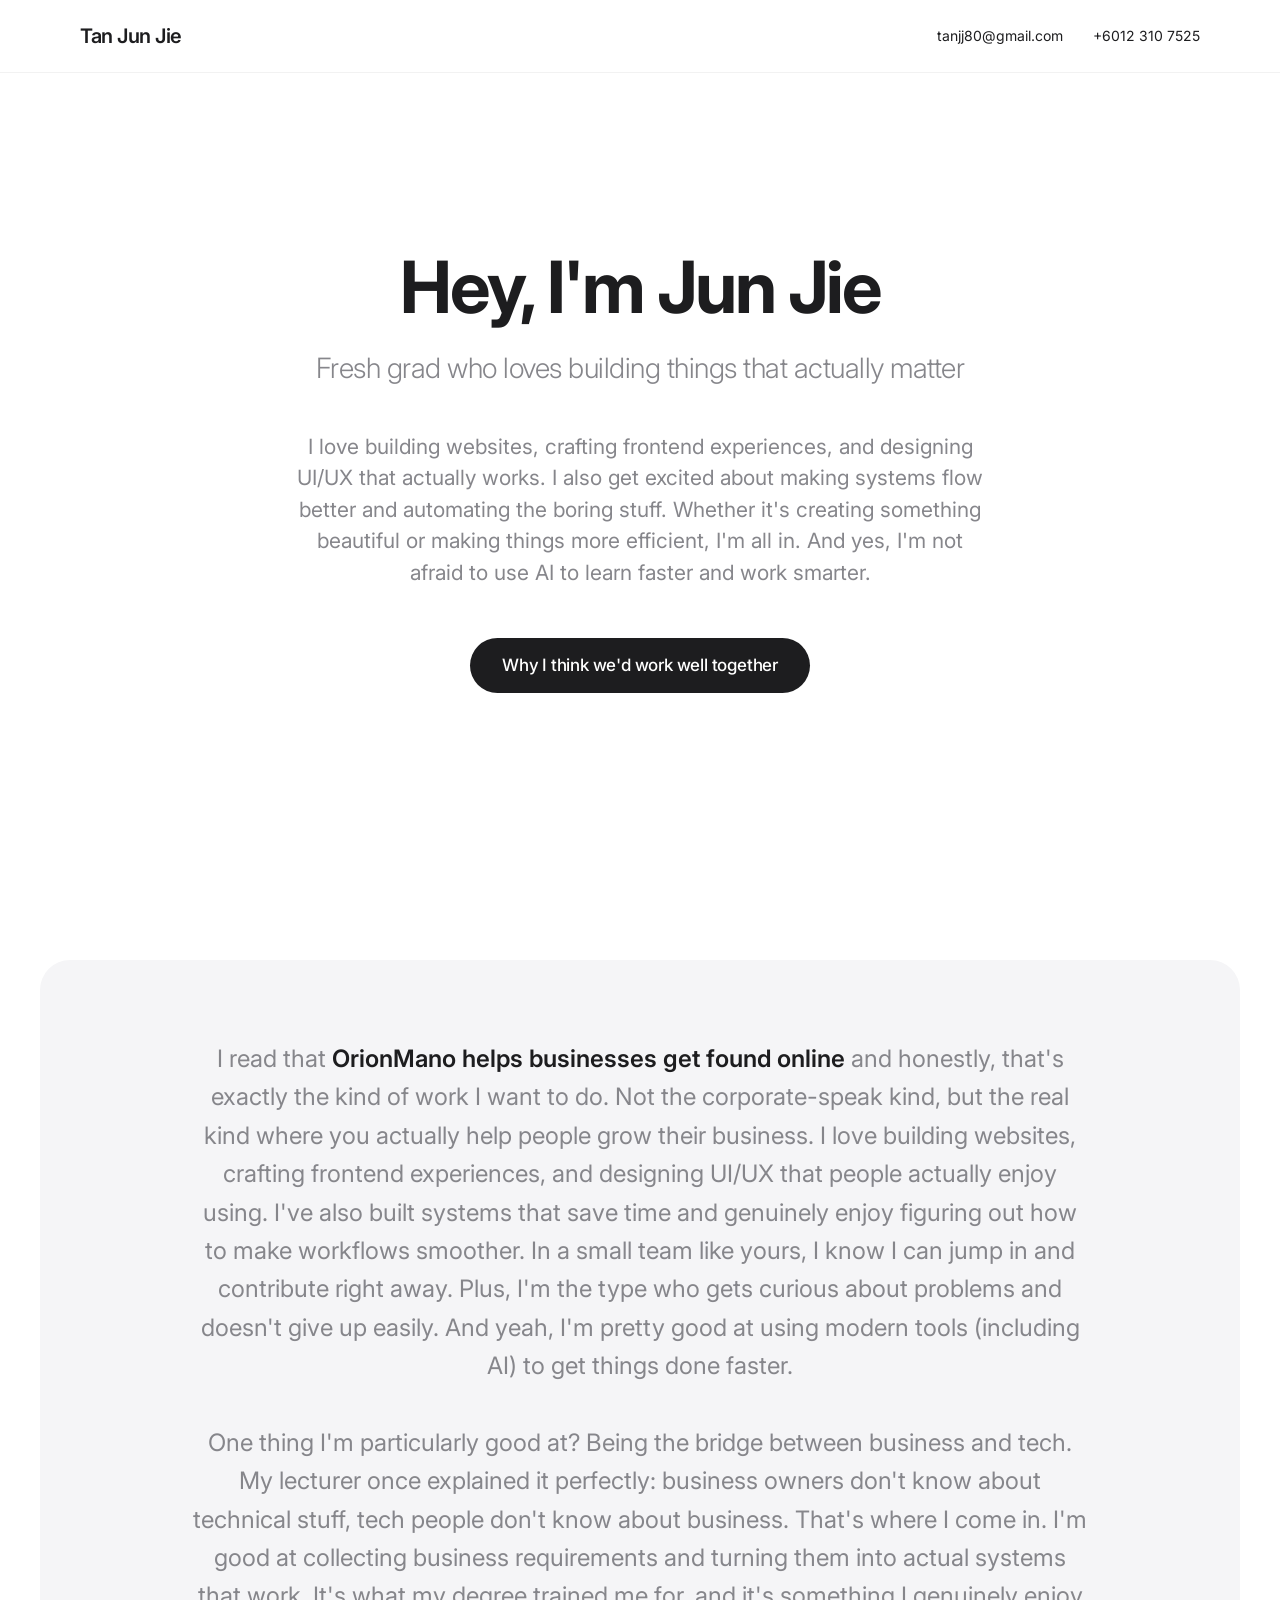
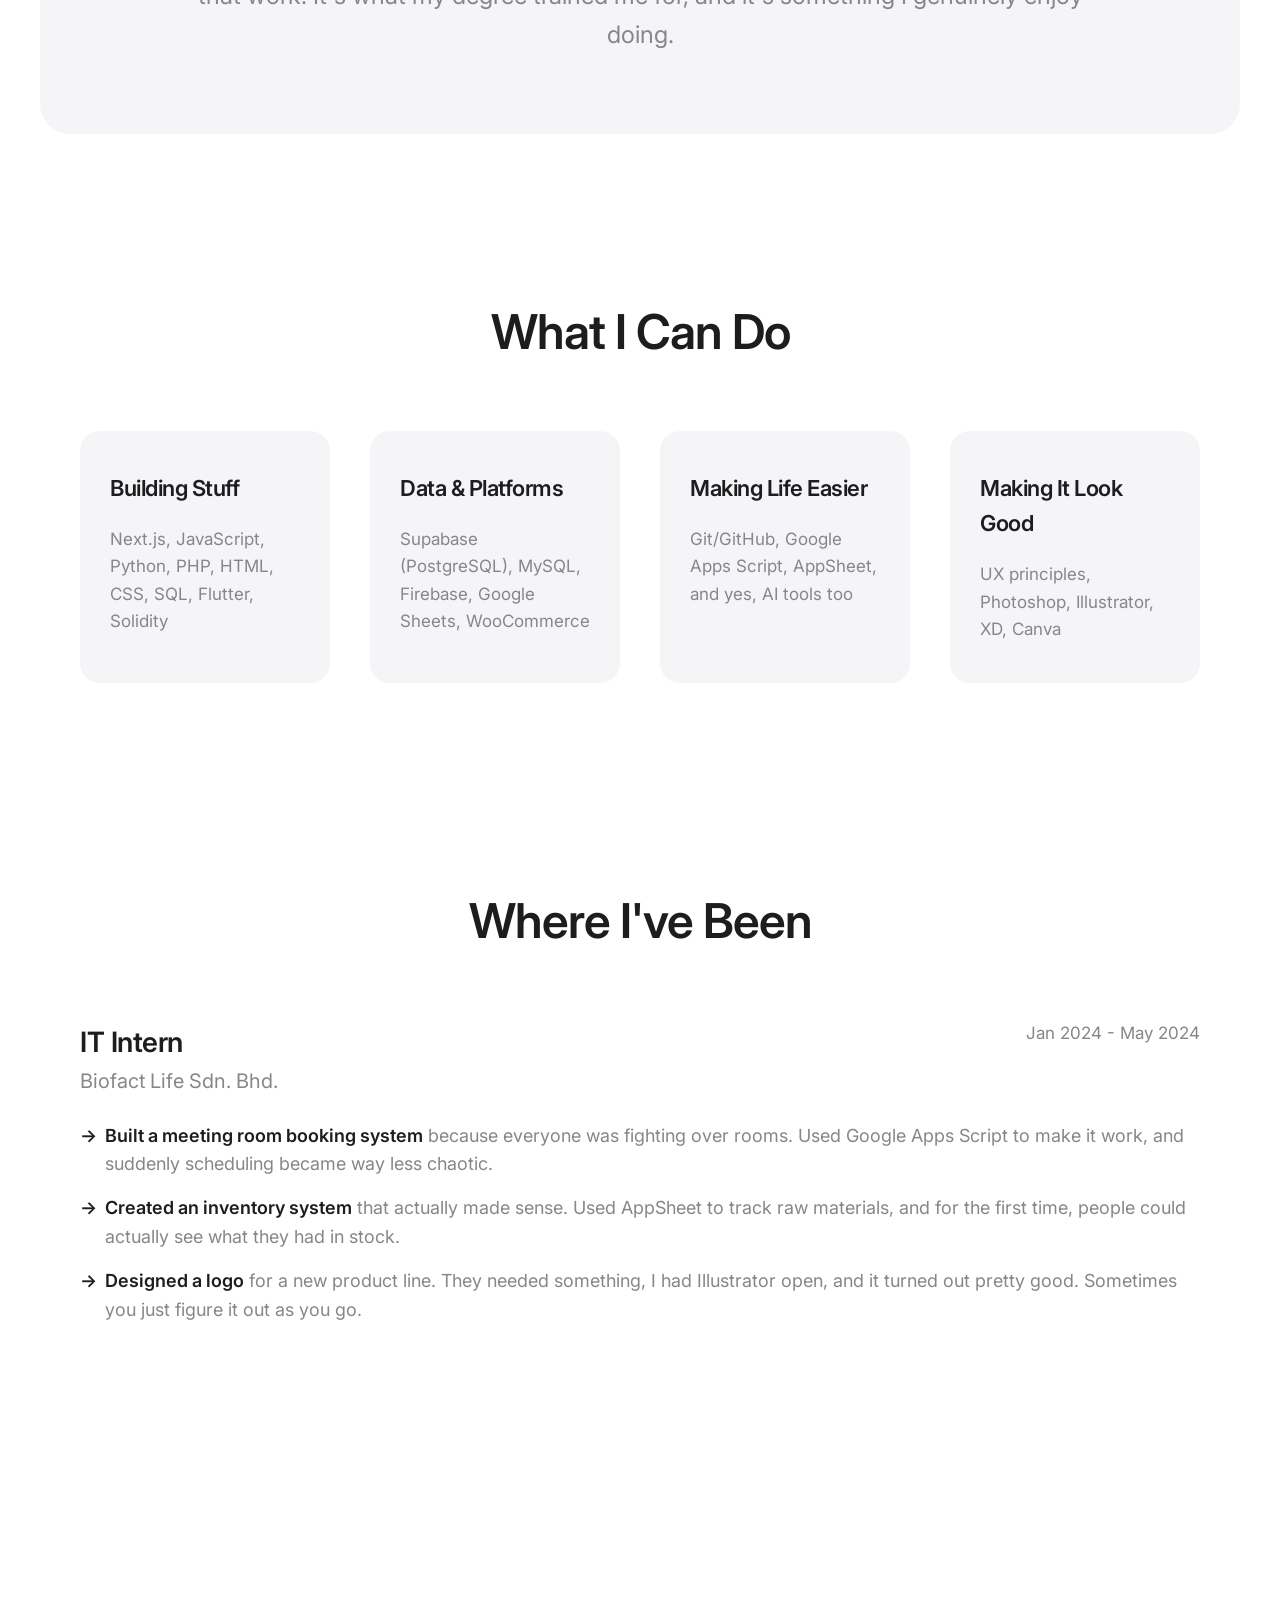
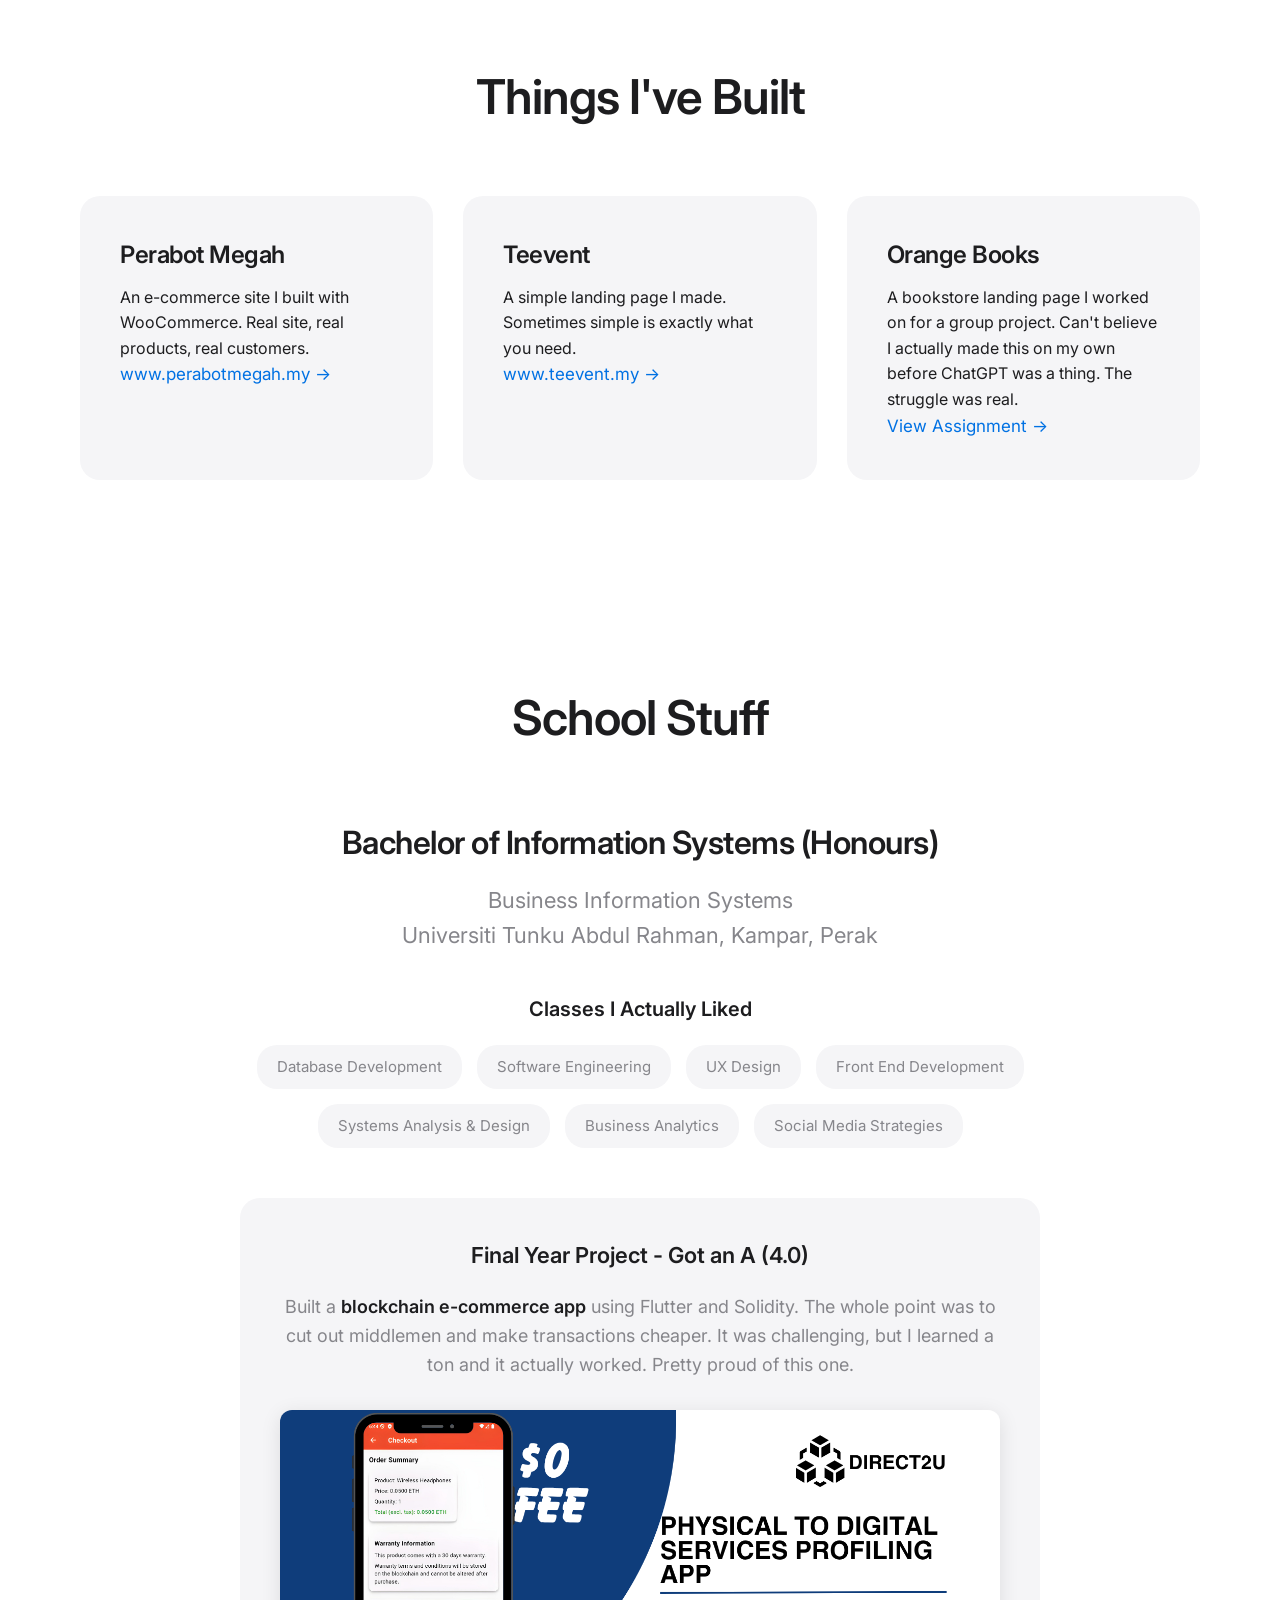
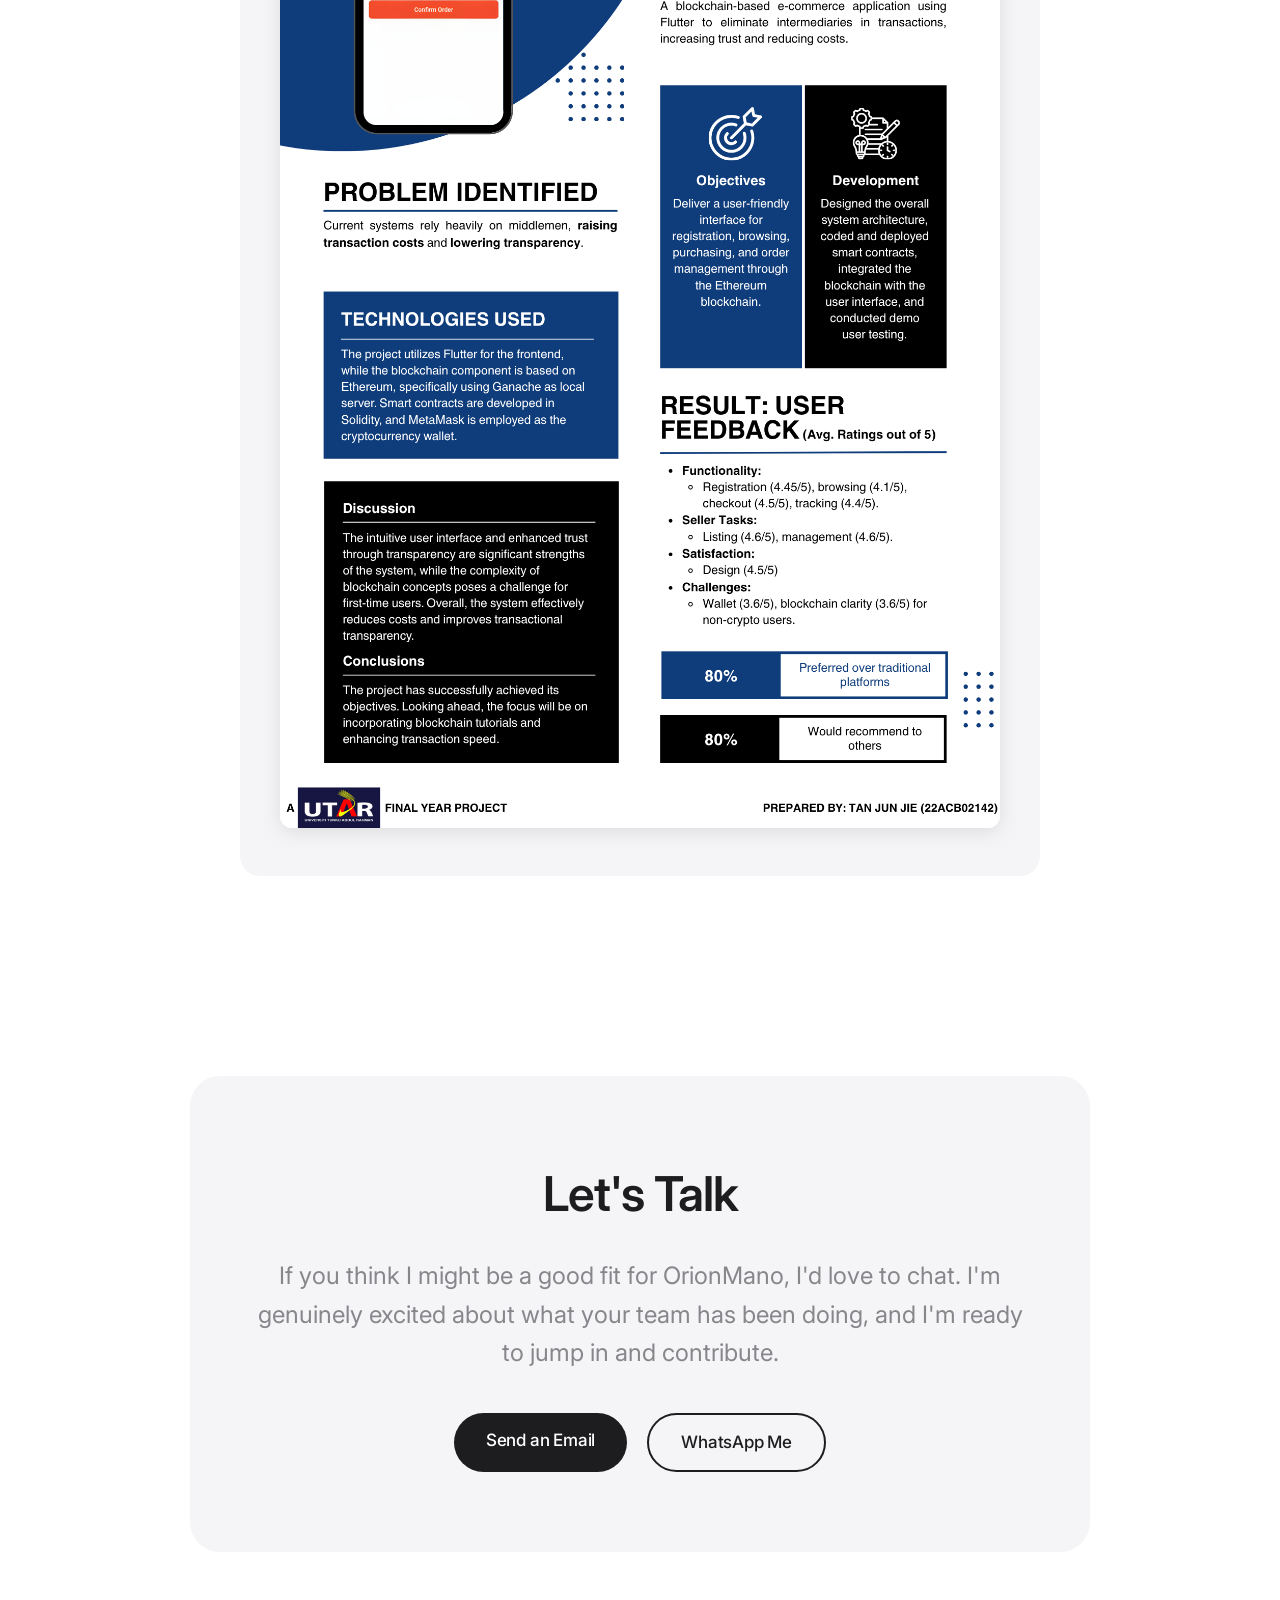
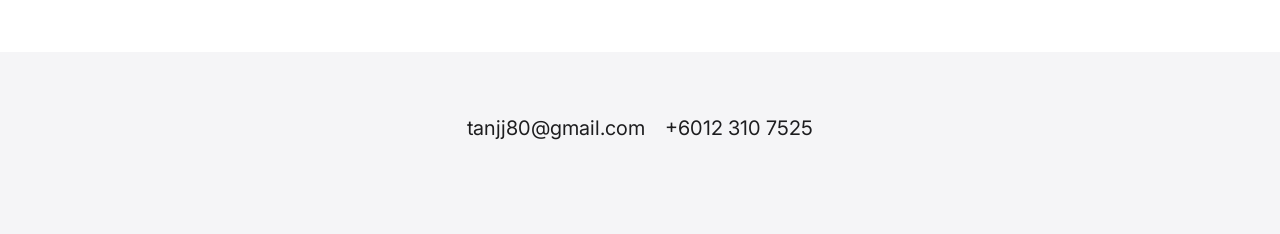
==== commit 078f1370: "Emphasize websites, frontend, and UI/UX in hero and why sections" ====
--- a/index.html
+++ b/index.html
@@ -564,8 +564,9 @@
             <h1>Hey, I'm Jun Jie</h1>
             <p class="tagline">Fresh grad who loves building things that actually matter</p>
             <p class="description">
-                I code, I design, and I get genuinely excited about making systems work better. 
-                Whether it's automating boring tasks or creating something beautiful, I'm all in. 
+                I love building websites, crafting frontend experiences, and designing UI/UX that actually works. 
+                I also get excited about making systems flow better and automating the boring stuff. 
+                Whether it's creating something beautiful or making things more efficient, I'm all in. 
                 And yes, I'm not afraid to use AI to learn faster and work smarter.
             </p>
             <a href="#why" class="cta-button">Why I think we'd work well together</a>
@@ -577,10 +578,11 @@
         <div class="why-content">
             I read that <strong>OrionMano helps businesses get found online</strong> and honestly, that's exactly the 
             kind of work I want to do. Not the corporate-speak kind, but the real kind where you actually help people 
-            grow their business. I've built systems that save time, designed things that look good, and I genuinely 
-            enjoy figuring out how to make workflows smoother. In a small team like yours, I know I can jump in and 
-            contribute right away. Plus, I'm the type who gets curious about problems and doesn't give up easily. 
-            And yeah, I'm pretty good at using modern tools (including AI) to get things done faster.
+            grow their business. I love building websites, crafting frontend experiences, and designing UI/UX that 
+            people actually enjoy using. I've also built systems that save time and genuinely enjoy figuring out how 
+            to make workflows smoother. In a small team like yours, I know I can jump in and contribute right away. 
+            Plus, I'm the type who gets curious about problems and doesn't give up easily. And yeah, I'm pretty good 
+            at using modern tools (including AI) to get things done faster.
             <br><br>
             One thing I'm particularly good at? Being the bridge between business and tech. My lecturer once explained 
             it perfectly: business owners don't know about technical stuff, tech people don't know about business. 
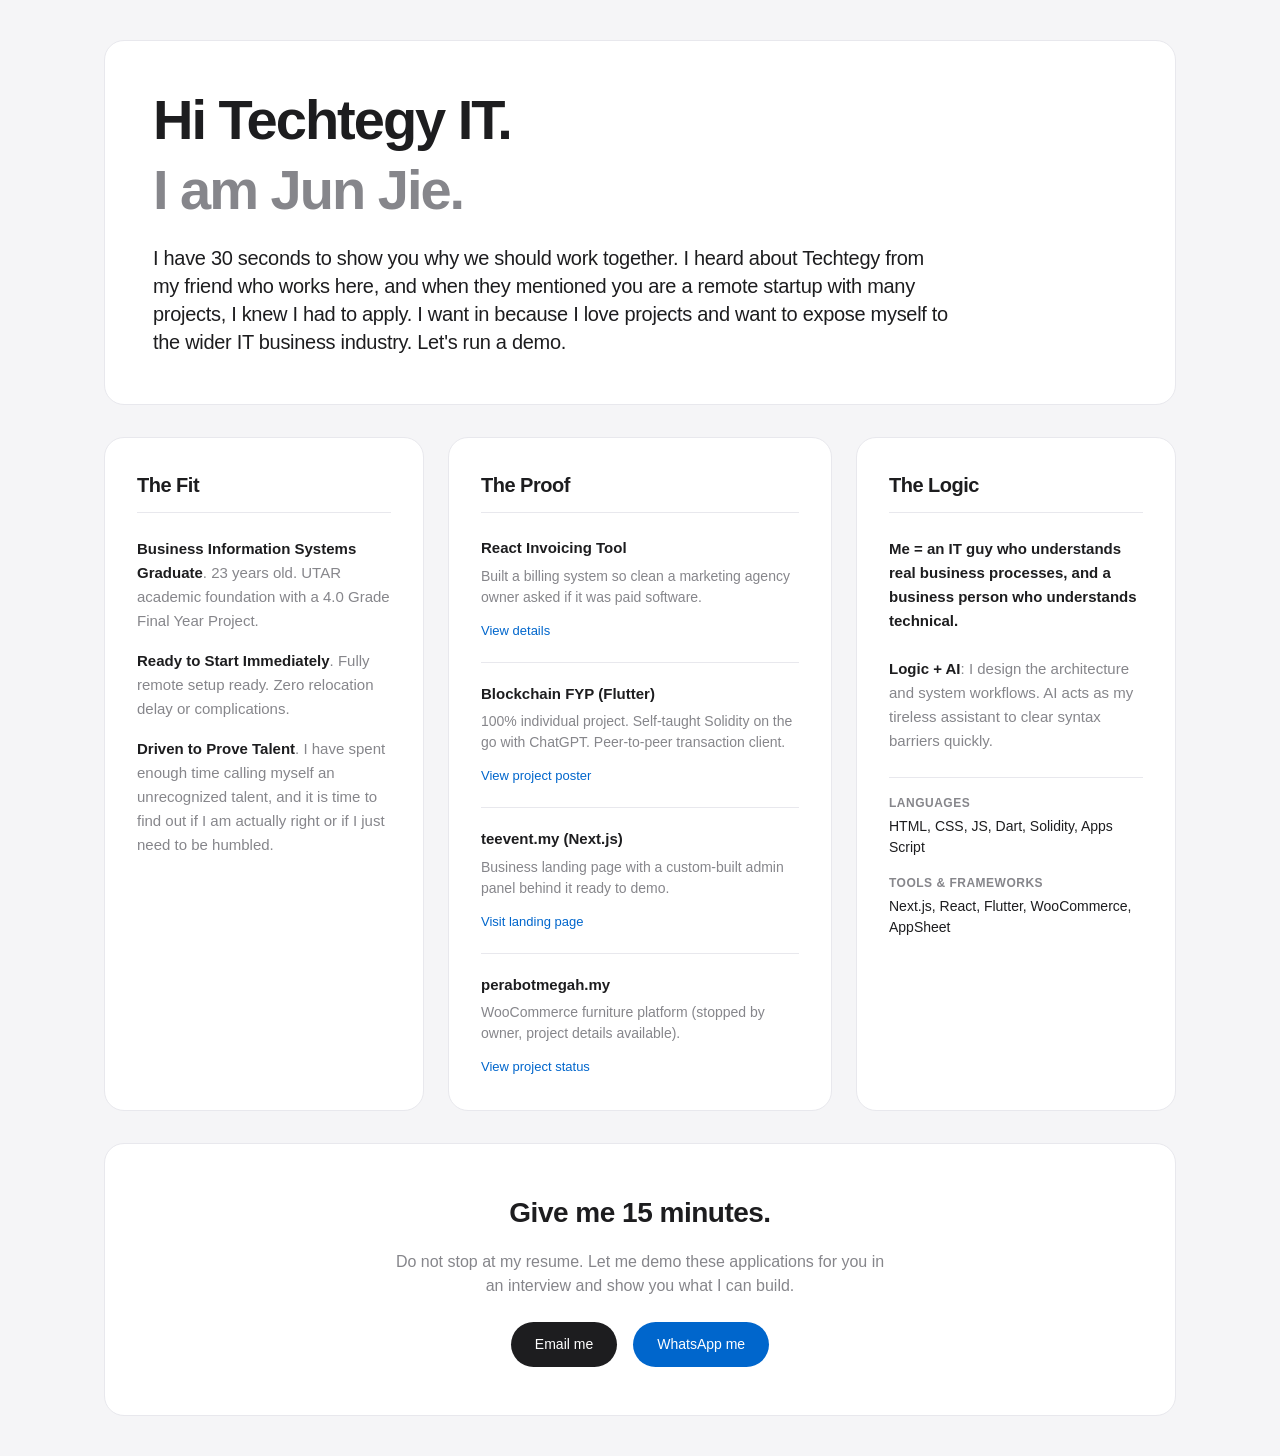
==== commit 7ff50262: "Update portfolio to 30-second elevator pitch dashboard for Techtegy IT" ====
--- a/index.html
+++ b/index.html
@@ -3,740 +3,494 @@
 <head>
     <meta charset="UTF-8">
     <meta name="viewport" content="width=device-width, initial-scale=1.0">
-    <title>Tan Jun Jie</title>
-    <link rel="preconnect" href="https://fonts.googleapis.com">
-    <link rel="preconnect" href="https://fonts.gstatic.com" crossorigin>
-    <link href="https://fonts.googleapis.com/css2?family=Inter:wght@300;400;500;600;700&display=swap" rel="stylesheet">
+    <title>Jun Jie - Software & Tools Developer for Techtegy IT</title>
     <style>
+        :root {
+            --bg-base: #f5f5f7;
+            --bg-card: #ffffff;
+            --text-primary: #1d1d1f;
+            --text-secondary: #86868b;
+            --accent-blue: #0066cc;
+            --accent-hover: #0077ed;
+            --border-soft: #d2d2d7;
+            --border-light: #e8e8ed;
+        }
+
         * {
             margin: 0;
             padding: 0;
             box-sizing: border-box;
         }
 
-        :root {
-            --text-primary: #1d1d1f;
-            --text-secondary: #86868b;
-            --bg-white: #ffffff;
-            --bg-light: #f5f5f7;
-            --accent: #0071e3;
-            --accent-hover: #0077ed;
-        }
-
-        html {
-            scroll-behavior: smooth;
-        }
-
         body {
-            font-family: 'Inter', -apple-system, BlinkMacSystemFont, 'Segoe UI', sans-serif;
+            font-family: -apple-system, BlinkMacSystemFont, "Segoe UI", Roboto, Helvetica, Arial, sans-serif;
+            background-color: var(--bg-base);
             color: var(--text-primary);
-            background-color: var(--bg-white);
+            line-height: 1.5;
+            overflow-x: hidden;
+            -webkit-font-smoothing: antialiased;
+            padding: 40px 0;
+        }
+
+        .container {
+            max-width: 1120px;
+            margin: 0 auto;
+            padding: 0 24px;
+        }
+
+        /* Hero Section */
+        .hero {
+            margin-bottom: 32px;
+            background-color: var(--bg-card);
+            border: 1px solid var(--border-light);
+            border-radius: 20px;
+            padding: 48px;
+        }
+
+        .hero h1 {
+            font-size: 56px;
+            font-weight: 800;
+            line-height: 1.1;
+            letter-spacing: -2px;
+            margin-bottom: 8px;
+        }
+
+        .hero .headline-name {
+            color: var(--text-secondary);
+            margin-bottom: 24px;
+        }
+
+        .hero p {
+            font-size: 20px;
+            max-width: 800px;
+            color: var(--text-primary);
+            font-weight: 500;
+            line-height: 1.4;
+            letter-spacing: -0.3px;
+        }
+
+        /* 3-Column Pitch Grid */
+        .pitch-grid {
+            display: grid;
+            grid-template-columns: 1fr 1.2fr 1fr;
+            gap: 24px;
+            margin-bottom: 32px;
+        }
+
+        @media (max-width: 991px) {
+            .pitch-grid {
+                grid-template-columns: 1fr;
+                gap: 24px;
+            }
+            body {
+                padding: 16px 0;
+            }
+            .hero {
+                padding: 24px;
+            }
+            .hero h1 {
+                font-size: 38px;
+            }
+            .hero p {
+                font-size: 17px;
+            }
+        }
+
+        .card {
+            background-color: var(--bg-card);
+            border: 1px solid var(--border-light);
+            border-radius: 20px;
+            padding: 32px;
+            display: flex;
+            flex-direction: column;
+            justify-content: space-between;
+        }
+
+        .card h2 {
+            font-size: 20px;
+            font-weight: 700;
+            letter-spacing: -0.5px;
+            margin-bottom: 24px;
+            border-bottom: 1px solid var(--border-light);
+            padding-bottom: 12px;
+        }
+
+        /* Column 1 Content: Bio / Fit */
+        .fit-list p {
+            font-size: 15px;
+            color: var(--text-secondary);
+            margin-bottom: 16px;
             line-height: 1.6;
-            overflow-x: hidden;
-        }
-
-        /* Navigation */
-        nav {
+        }
+
+        .fit-list strong {
+            color: var(--text-primary);
+        }
+
+        /* Column 2 Content: Proof */
+        .proof-item {
+            margin-bottom: 20px;
+            padding-bottom: 20px;
+            border-bottom: 1px solid var(--border-light);
+        }
+
+        .proof-item:last-child {
+            margin-bottom: 0;
+            padding-bottom: 0;
+            border-bottom: none;
+        }
+
+        .proof-item h3 {
+            font-size: 15px;
+            font-weight: 600;
+            margin-bottom: 6px;
+            color: var(--text-primary);
+        }
+
+        .proof-item p {
+            font-size: 14px;
+            color: var(--text-secondary);
+            line-height: 1.5;
+            margin-bottom: 10px;
+        }
+
+        .link-action {
+            font-size: 13px;
+            font-weight: 500;
+            color: var(--accent-blue);
+            text-decoration: none;
+            cursor: pointer;
+            display: inline-block;
+        }
+
+        .link-action:hover {
+            color: var(--accent-hover);
+            text-decoration: underline;
+        }
+
+        /* Column 3 Content: Stacks */
+        .stack-group {
+            margin-bottom: 16px;
+        }
+
+        .stack-group:last-child {
+            margin-bottom: 0;
+        }
+
+        .stack-label {
+            font-size: 12px;
+            font-weight: 600;
+            color: var(--text-secondary);
+            text-transform: uppercase;
+            letter-spacing: 0.5px;
+            margin-bottom: 4px;
+        }
+
+        .stack-value {
+            font-size: 14px;
+            color: var(--text-primary);
+        }
+
+        /* CTA Section */
+        .cta-section {
+            background-color: var(--bg-card);
+            border: 1px solid var(--border-light);
+            border-radius: 20px;
+            padding: 48px;
+            text-align: center;
+        }
+
+        .cta-section h2 {
+            font-size: 28px;
+            font-weight: 700;
+            letter-spacing: -0.5px;
+            margin-bottom: 16px;
+        }
+
+        .cta-section p {
+            font-size: 16px;
+            color: var(--text-secondary);
+            max-width: 500px;
+            margin: 0 auto 24px;
+        }
+
+        .btn-group {
+            display: flex;
+            gap: 16px;
+            justify-content: center;
+            flex-wrap: wrap;
+        }
+
+        .btn-primary {
+            display: inline-block;
+            background-color: var(--text-primary);
+            color: #ffffff;
+            padding: 12px 24px;
+            border-radius: 980px;
+            font-weight: 500;
+            text-decoration: none;
+            font-size: 14px;
+            transition: background-color 0.2s ease;
+        }
+
+        .btn-primary:hover {
+            background-color: #333336;
+        }
+
+        .btn-accent {
+            display: inline-block;
+            background-color: var(--accent-blue);
+            color: #ffffff;
+            padding: 12px 24px;
+            border-radius: 980px;
+            font-weight: 500;
+            text-decoration: none;
+            font-size: 14px;
+            transition: background-color 0.2s ease;
+        }
+
+        .btn-accent:hover {
+            background-color: var(--accent-hover);
+        }
+
+        /* Modal Details */
+        .modal {
+            display: none;
             position: fixed;
             top: 0;
+            left: 0;
             width: 100%;
-            background: rgba(255, 255, 255, 0.8);
-            backdrop-filter: saturate(180%) blur(20px);
-            -webkit-backdrop-filter: saturate(180%) blur(20px);
-            z-index: 1000;
-            padding: 20px 0;
-            border-bottom: 1px solid rgba(0, 0, 0, 0.05);
-        }
-
-        nav .container {
-            max-width: 1200px;
-            margin: 0 auto;
-            padding: 0 40px;
-            display: flex;
-            justify-content: space-between;
-            align-items: center;
-        }
-
-        nav .logo {
-            font-size: 20px;
-            font-weight: 600;
-            letter-spacing: -0.5px;
-        }
-
-        nav .contact {
-            display: flex;
-            gap: 30px;
-            font-size: 14px;
-        }
-
-        nav .contact a {
-            color: var(--text-primary);
-            text-decoration: none;
-            transition: opacity 0.3s;
-        }
-
-        nav .contact a:hover {
-            opacity: 0.7;
-        }
-
-        /* Hero Section */
-        .hero {
-            min-height: 100vh;
-            display: flex;
+            height: 100%;
+            background: rgba(0, 0, 0, 0.4);
+            backdrop-filter: blur(12px);
+            -webkit-backdrop-filter: blur(12px);
+            z-index: 2000;
             align-items: center;
             justify-content: center;
-            text-align: center;
-            padding: 120px 40px 80px;
-            max-width: 1200px;
-            margin: 0 auto;
-        }
-
-        .hero-content {
-            animation: fadeInUp 1s ease-out;
-        }
-
-        .hero h1 {
-            font-size: 72px;
+            opacity: 0;
+            transition: opacity 0.3s ease;
+        }
+
+        .modal.active {
+            display: flex;
+            opacity: 1;
+        }
+
+        .modal-content {
+            background: var(--bg-card);
+            padding: 32px;
+            border-radius: 20px;
+            max-width: 480px;
+            width: 90%;
+            text-align: left;
+            box-shadow: 0 20px 40px rgba(0, 0, 0, 0.1);
+            transform: scale(0.95);
+            transition: transform 0.3s ease;
+            border: 1px solid var(--border-light);
+        }
+
+        .modal.active .modal-content {
+            transform: scale(1);
+        }
+
+        .modal-content h3 {
+            font-size: 20px;
             font-weight: 700;
-            letter-spacing: -2px;
-            margin-bottom: 20px;
-            line-height: 1.1;
-        }
-
-        .hero .tagline {
-            font-size: 28px;
-            font-weight: 300;
-            color: var(--text-secondary);
-            margin-bottom: 40px;
+            margin-bottom: 12px;
             letter-spacing: -0.5px;
         }
 
-        .hero .description {
-            font-size: 21px;
-            color: var(--text-secondary);
-            max-width: 700px;
-            margin: 0 auto 50px;
+        .modal-content p {
+            font-size: 14px;
+            color: var(--text-secondary);
+            margin-bottom: 16px;
             line-height: 1.5;
         }
 
-        .cta-button {
-            display: inline-block;
-            padding: 14px 32px;
-            background: var(--text-primary);
-            color: var(--bg-white);
-            text-decoration: none;
-            border-radius: 50px;
-            font-size: 17px;
+        .modal-close {
+            background-color: var(--text-primary);
+            color: #ffffff;
+            border: none;
+            padding: 8px 16px;
+            border-radius: 980px;
+            font-size: 13px;
             font-weight: 500;
-            transition: all 0.3s;
-            letter-spacing: -0.2px;
-        }
-
-        .cta-button:hover {
-            background: #4a4a4f;
-        }
-
-        /* Section Styles */
-        section {
-            padding: 100px 40px;
-            max-width: 1200px;
-            margin: 0 auto;
-        }
-
-        .section-title {
-            font-size: 48px;
-            font-weight: 600;
-            letter-spacing: -1px;
-            margin-bottom: 60px;
-            text-align: center;
-        }
-
-        /* Why OrionMano */
-        .why-section {
-            background: var(--bg-light);
-            border-radius: 30px;
-            margin: 60px auto;
-            padding: 80px 60px;
-        }
-
-        .why-content {
-            font-size: 24px;
-            line-height: 1.6;
-            color: var(--text-secondary);
-            text-align: center;
-            max-width: 900px;
-            margin: 0 auto;
-        }
-
-        .why-content strong {
-            color: var(--text-primary);
-            font-weight: 600;
-        }
-
-        /* Skills Grid */
-        .skills-grid {
-            display: grid;
-            grid-template-columns: repeat(auto-fit, minmax(250px, 1fr));
-            gap: 40px;
-            margin-top: 60px;
-        }
-
-        .skill-card {
-            padding: 40px 30px;
-            background: var(--bg-light);
-            border-radius: 20px;
-            transition: box-shadow 0.3s;
-        }
-
-        .skill-card:hover {
-            box-shadow: 0 10px 30px rgba(0, 0, 0, 0.1);
-        }
-
-        .skill-card h3 {
-            font-size: 22px;
-            font-weight: 600;
-            margin-bottom: 20px;
-            letter-spacing: -0.5px;
-        }
-
-        .skill-card p {
-            font-size: 17px;
-            color: var(--text-secondary);
-            line-height: 1.6;
-        }
-
-        /* Experience Section */
-        .experience-item {
-            margin-bottom: 60px;
-            padding-bottom: 60px;
-            border-bottom: 1px solid rgba(0, 0, 0, 0.1);
-        }
-
-        .experience-item:last-child {
-            border-bottom: none;
-        }
-
-        .experience-header {
-            display: flex;
-            justify-content: space-between;
-            align-items: flex-start;
-            margin-bottom: 20px;
-            flex-wrap: wrap;
-            gap: 15px;
-        }
-
-        .experience-title {
-            font-size: 28px;
-            font-weight: 600;
-            letter-spacing: -0.5px;
-        }
-
-        .experience-company {
-            font-size: 20px;
-            color: var(--text-secondary);
-            font-weight: 400;
-        }
-
-        .experience-date {
-            font-size: 17px;
-            color: var(--text-secondary);
-        }
-
-        .experience-achievements {
-            margin-top: 25px;
-        }
-
-        .achievement {
-            margin-bottom: 15px;
-            padding-left: 25px;
-            position: relative;
-            font-size: 18px;
-            line-height: 1.6;
-            color: var(--text-secondary);
-        }
-
-        .achievement::before {
-            content: '→';
-            position: absolute;
-            left: 0;
-            color: var(--text-primary);
-            font-weight: 600;
-        }
-
-        .achievement strong {
-            color: var(--text-primary);
-            font-weight: 600;
-        }
-
-        /* Projects Section */
-        .projects-grid {
-            display: grid;
-            grid-template-columns: repeat(auto-fit, minmax(300px, 1fr));
-            gap: 30px;
-            margin-top: 60px;
-        }
-
-        .project-card {
-            padding: 40px;
-            background: var(--bg-light);
-            border-radius: 20px;
-        }
-
-        .project-card h3 {
-            font-size: 24px;
-            font-weight: 600;
-            margin-bottom: 10px;
-            letter-spacing: -0.5px;
-        }
-
-        .project-card a {
-            color: var(--accent);
-            text-decoration: none;
-            font-size: 17px;
-            transition: opacity 0.3s;
-        }
-
-        .project-card a:hover {
-            opacity: 0.7;
-        }
-
-        /* Education Section */
-        .education-item {
-            text-align: center;
-            max-width: 800px;
-            margin: 0 auto;
-        }
-
-        .education-degree {
-            font-size: 32px;
-            font-weight: 600;
-            margin-bottom: 15px;
-            letter-spacing: -0.5px;
-        }
-
-        .education-school {
-            font-size: 22px;
-            color: var(--text-secondary);
-            margin-bottom: 40px;
-        }
-
-        .coursework {
-            margin-top: 40px;
-        }
-
-        .coursework h4 {
-            font-size: 20px;
-            font-weight: 600;
-            margin-bottom: 20px;
-        }
-
-        .coursework-list {
-            display: flex;
-            flex-wrap: wrap;
-            gap: 15px;
-            justify-content: center;
-        }
-
-        .coursework-item {
-            padding: 10px 20px;
-            background: var(--bg-light);
-            border-radius: 20px;
-            font-size: 15px;
-            color: var(--text-secondary);
-        }
-
-        .fyp {
-            margin-top: 50px;
-            padding: 40px;
-            background: var(--bg-light);
-            border-radius: 20px;
-        }
-
-        .fyp h4 {
-            font-size: 22px;
-            font-weight: 600;
-            margin-bottom: 20px;
-        }
-
-        .fyp p {
-            font-size: 18px;
-            color: var(--text-secondary);
-            line-height: 1.6;
-        }
-
-        .fyp strong {
-            color: var(--text-primary);
-            font-weight: 600;
-        }
-
-        .fyp-poster {
-            margin-top: 30px;
-            width: 100%;
-            max-width: 800px;
-            border-radius: 12px;
-            box-shadow: 0 4px 20px rgba(0, 0, 0, 0.1);
-        }
-
-        /* CTA Section */
-        .cta-section {
-            background: var(--bg-light);
-            border-radius: 30px;
-            margin: 100px auto;
-            padding: 80px 60px;
-            text-align: center;
-            max-width: 900px;
-        }
-
-        .cta-section h2 {
-            font-size: 48px;
-            font-weight: 600;
-            letter-spacing: -1px;
-            margin-bottom: 25px;
-        }
-
-        .cta-section p {
-            font-size: 24px;
-            color: var(--text-secondary);
-            line-height: 1.6;
-            margin-bottom: 40px;
-        }
-
-        .cta-buttons {
-            display: flex;
-            gap: 20px;
-            justify-content: center;
-            flex-wrap: wrap;
-        }
-
-        .cta-button-secondary {
-            display: inline-block;
-            padding: 14px 32px;
-            background: transparent;
-            color: var(--text-primary);
-            text-decoration: none;
-            border-radius: 50px;
-            font-size: 17px;
-            font-weight: 500;
-            transition: all 0.3s;
-            letter-spacing: -0.2px;
-            border: 2px solid var(--text-primary);
-        }
-
-        .cta-button-secondary:hover {
-            background: var(--text-primary);
-            color: var(--bg-white);
-        }
-
-        /* Footer */
-        footer {
-            background: var(--bg-light);
-            padding: 60px 40px;
-            text-align: center;
-            margin-top: 100px;
-        }
-
-        footer .contact-info {
-            font-size: 20px;
-            margin-bottom: 30px;
-            display: flex;
-            flex-wrap: wrap;
-            justify-content: center;
-            gap: 20px;
-        }
-
-        footer .contact-info a {
-            color: var(--text-primary);
-            text-decoration: none;
-            transition: opacity 0.3s;
-            white-space: nowrap;
-        }
-
-        footer .contact-info a:hover {
-            opacity: 0.7;
-        }
-
-        /* Animations */
-        @keyframes fadeInUp {
-            from {
-                opacity: 0;
-                transform: translateY(30px);
-            }
-            to {
-                opacity: 1;
-                transform: translateY(0);
-            }
-        }
-
-        .fade-in {
-            animation: fadeInUp 0.8s ease-out;
-        }
-
-        /* Responsive */
-        @media (max-width: 768px) {
-            nav .container {
-                padding: 0 20px;
-            }
-
-            nav .contact {
-                gap: 15px;
-                font-size: 12px;
-            }
-
-            .hero h1 {
-                font-size: 48px;
-            }
-
-            .hero .tagline {
-                font-size: 22px;
-            }
-
-            .hero .description {
-                font-size: 18px;
-            }
-
-            .section-title {
-                font-size: 36px;
-            }
-
-            section {
-                padding: 60px 20px;
-            }
-
-            .why-section {
-                padding: 50px 30px;
-            }
-
-            .why-content {
-                font-size: 20px;
-            }
-
-            .experience-header {
-                flex-direction: column;
-                align-items: flex-start;
-            }
-
-            .skills-grid,
-            .projects-grid {
-                grid-template-columns: 1fr;
-            }
-
-            .cta-section {
-                padding: 50px 30px;
-                margin: 60px 20px;
-            }
-
-            .cta-section h2 {
-                font-size: 36px;
-            }
-
-            .cta-section p {
-                font-size: 20px;
-            }
-
-            .cta-buttons {
-                flex-direction: column;
-                align-items: center;
-            }
-
-            .cta-button,
-            .cta-button-secondary {
-                width: 100%;
-                max-width: 300px;
-            }
+            cursor: pointer;
+            transition: background-color 0.2s ease;
+        }
+
+        .modal-close:hover {
+            background-color: #333336;
         }
     </style>
 </head>
 <body>
-    <!-- Navigation -->
-    <nav>
-        <div class="container">
-            <div class="logo">Tan Jun Jie</div>
-            <div class="contact">
-                <a href="mailto:tanjj80@gmail.com">tanjj80@gmail.com</a>
-                <a href="https://wa.me/60123107525" target="_blank">+6012 310 7525</a>
+
+    <div class="container">
+        <!-- Hero Section -->
+        <section class="hero">
+            <h1>Hi Techtegy IT.</h1>
+            <h1 class="headline-name">I am Jun Jie.</h1>
+            <p>
+                I have 30 seconds to show you why we should work together. I heard about Techtegy from my friend who works here, and when they mentioned you are a remote startup with many projects, I knew I had to apply. I want in because I love projects and want to expose myself to the wider IT business industry. Let's run a demo.
+            </p>
+        </section>
+
+        <!-- 3-Column Pitch Grid -->
+        <div class="pitch-grid">
+            <!-- Column 1: The Fit -->
+            <div class="card">
+                <div>
+                    <h2>The Fit</h2>
+                    <div class="fit-list">
+                        <p><strong>Business Information Systems Graduate</strong>. 23 years old. UTAR academic foundation with a 4.0 Grade Final Year Project.</p>
+                        <p><strong>Ready to Start Immediately</strong>. Fully remote setup ready. Zero relocation delay or complications.</p>
+                        <p><strong>Driven to Prove Talent</strong>. I have spent enough time calling myself an unrecognized talent, and it is time to find out if I am actually right or if I just need to be humbled.</p>
+                    </div>
+                </div>
             </div>
-        </div>
-    </nav>
-
-    <!-- Hero Section -->
-    <section class="hero">
-        <div class="hero-content">
-            <h1>Hey, I'm Jun Jie</h1>
-            <p class="tagline">Fresh grad who loves building things that actually matter</p>
-            <p class="description">
-                I love building websites, crafting frontend experiences, and designing UI/UX that actually works. 
-                I also get excited about making systems flow better and automating the boring stuff. 
-                Whether it's creating something beautiful or making things more efficient, I'm all in. 
-                And yes, I'm not afraid to use AI to learn faster and work smarter.
-            </p>
-            <a href="#why" class="cta-button">Why I think we'd work well together</a>
-        </div>
-    </section>
-
-    <!-- Why OrionMano Section -->
-    <section id="why" class="why-section">
-        <div class="why-content">
-            I read that <strong>OrionMano helps businesses get found online</strong> and honestly, that's exactly the 
-            kind of work I want to do. Not the corporate-speak kind, but the real kind where you actually help people 
-            grow their business. I love building websites, crafting frontend experiences, and designing UI/UX that 
-            people actually enjoy using. I've also built systems that save time and genuinely enjoy figuring out how 
-            to make workflows smoother. In a small team like yours, I know I can jump in and contribute right away. 
-            Plus, I'm the type who gets curious about problems and doesn't give up easily. And yeah, I'm pretty good 
-            at using modern tools (including AI) to get things done faster.
-            <br><br>
-            One thing I'm particularly good at? Being the bridge between business and tech. My lecturer once explained 
-            it perfectly: business owners don't know about technical stuff, tech people don't know about business. 
-            That's where I come in. I'm good at collecting business requirements and turning them into actual systems 
-            that work. It's what my degree trained me for, and it's something I genuinely enjoy doing.
-        </div>
-    </section>
-
-    <!-- Skills Section -->
-    <section id="skills">
-        <h2 class="section-title">What I Can Do</h2>
-        <div class="skills-grid">
-            <div class="skill-card">
-                <h3>Building Stuff</h3>
-                <p>Next.js, JavaScript, Python, PHP, HTML, CSS, SQL, Flutter, Solidity</p>
+
+            <!-- Column 2: The Proof -->
+            <div class="card">
+                <div>
+                    <h2>The Proof</h2>
+                    <div class="proof-list">
+                        <div class="proof-item">
+                            <h3>React Invoicing Tool</h3>
+                            <p>Built a billing system so clean a marketing agency owner asked if it was paid software.</p>
+                            <a class="link-action" id="open-invoice-modal">View details</a>
+                        </div>
+                        <div class="proof-item">
+                            <h3>Blockchain FYP (Flutter)</h3>
+                            <p>100% individual project. Self-taught Solidity on the go with ChatGPT. Peer-to-peer transaction client.</p>
+                            <a class="link-action" id="open-poster-modal">View project poster</a>
+                        </div>
+                        <div class="proof-item">
+                            <h3>teevent.my (Next.js)</h3>
+                            <p>Business landing page with a custom-built admin panel behind it ready to demo.</p>
+                            <a href="https://www.teevent.my" class="link-action" target="_blank">Visit landing page</a>
+                        </div>
+                        <div class="proof-item">
+                            <h3>perabotmegah.my</h3>
+                            <p>WooCommerce furniture platform (stopped by owner, project details available).</p>
+                            <a class="link-action" id="open-perabot-modal">View project status</a>
+                        </div>
+                    </div>
+                </div>
             </div>
-            <div class="skill-card">
-                <h3>Data & Platforms</h3>
-                <p>Supabase (PostgreSQL), MySQL, Firebase, Google Sheets, WooCommerce</p>
-            </div>
-            <div class="skill-card">
-                <h3>Making Life Easier</h3>
-                <p>Git/GitHub, Google Apps Script, AppSheet, and yes, AI tools too</p>
-            </div>
-            <div class="skill-card">
-                <h3>Making It Look Good</h3>
-                <p>UX principles, Photoshop, Illustrator, XD, Canva</p>
-            </div>
-        </div>
-    </section>
-
-    <!-- Professional Experience -->
-    <section id="experience">
-        <h2 class="section-title">Where I've Been</h2>
-        
-        <div class="experience-item">
-            <div class="experience-header">
+
+            <!-- Column 3: Stacks & Logic -->
+            <div class="card">
                 <div>
-                    <div class="experience-title">IT Intern</div>
-                    <div class="experience-company">Biofact Life Sdn. Bhd.</div>
-                </div>
-                <div class="experience-date">Jan 2024 - May 2024</div>
-            </div>
-            <div class="experience-achievements">
-                <div class="achievement">
-                    <strong>Built a meeting room booking system</strong> because everyone was fighting over rooms. 
-                    Used Google Apps Script to make it work, and suddenly scheduling became way less chaotic.
-                </div>
-                <div class="achievement">
-                    <strong>Created an inventory system</strong> that actually made sense. Used AppSheet to track 
-                    raw materials, and for the first time, people could actually see what they had in stock.
-                </div>
-                <div class="achievement">
-                    <strong>Designed a logo</strong> for a new product line. They needed something, I had Illustrator 
-                    open, and it turned out pretty good. Sometimes you just figure it out as you go.
+                    <h2>The Logic</h2>
+                    <div class="fit-list">
+                        <p style="margin-bottom: 24px;"><strong>Me = an IT guy who understands real business processes, and a business person who understands technical.</strong></p>
+                        <p style="margin-bottom: 24px;"><strong>Logic + AI</strong>: I design the architecture and system workflows. AI acts as my tireless assistant to clear syntax barriers quickly.</p>
+                    </div>
+                    <div class="stack-list" style="border-top: 1px solid var(--border-light); padding-top: 16px;">
+                        <div class="stack-group">
+                            <div class="stack-label">Languages</div>
+                            <div class="stack-value">HTML, CSS, JS, Dart, Solidity, Apps Script</div>
+                        </div>
+                        <div class="stack-group">
+                            <div class="stack-label">Tools & Frameworks</div>
+                            <div class="stack-value">Next.js, React, Flutter, WooCommerce, AppSheet</div>
+                        </div>
+                    </div>
                 </div>
             </div>
         </div>
-    </section>
-
-    <!-- Projects Section -->
-    <section id="projects">
-        <h2 class="section-title">Things I've Built</h2>
-        <div class="projects-grid">
-            <div class="project-card">
-                <h3>Perabot Megah</h3>
-                <p>An e-commerce site I built with WooCommerce. Real site, real products, real customers.</p>
-                <a href="https://www.perabotmegah.my" target="_blank">www.perabotmegah.my →</a>
+
+        <!-- CTA Section -->
+        <section class="cta-section">
+            <h2>Give me 15 minutes.</h2>
+            <p>Do not stop at my resume. Let me demo these applications for you in an interview and show you what I can build.</p>
+            <div class="btn-group">
+                <a href="mailto:tanjj80@gmail.com" class="btn-primary">Email me</a>
+                <a href="https://wa.me/60123107525" class="btn-accent" target="_blank">WhatsApp me</a>
             </div>
-            <div class="project-card">
-                <h3>Teevent</h3>
-                <p>A simple landing page I made. Sometimes simple is exactly what you need.</p>
-                <a href="https://www.teevent.my" target="_blank">www.teevent.my →</a>
+        </section>
+    </div>
+
+    <!-- Details Modal -->
+    <div id="invoice-modal" class="modal">
+        <div class="modal-content">
+            <h3>React Invoicing System</h3>
+            <p>
+                A single-purpose billing application built to manage agency clients, calculate dynamically formatted totals, and instantly output clean PDF invoices.
+            </p>
+            <p>
+                An agency owner tested it and wanted to pay a subscription because it completely bypassed spreadsheet complexity.
+            </p>
+            <button class="modal-close" onclick="closeModal('invoice-modal')">Close</button>
+        </div>
+    </div>
+
+    <!-- Poster Modal -->
+    <div id="poster-modal" class="modal">
+        <div class="modal-content" style="max-width: 600px;">
+            <h3>Final Year Project Poster</h3>
+            <div style="margin: 16px 0; border: 1px solid var(--border-light); border-radius: 12px; overflow: hidden; line-height: 0;">
+                <img src="FYP2 Poster.png" alt="FYP Poster" style="width: 100%; height: auto; display: block;">
             </div>
-            <div class="project-card">
-                <h3>Orange Books</h3>
-                <p>A bookstore landing page I worked on for a group project. Can't believe I actually made this on my own before ChatGPT was a thing. The struggle was real.</p>
-                <a href="bookstore (1).html" target="_blank">View Assignment →</a>
-            </div>
+            <button class="modal-close" onclick="closeModal('poster-modal')">Close</button>
         </div>
-    </section>
-
-    <!-- Education Section -->
-    <section id="education">
-        <h2 class="section-title">School Stuff</h2>
-        <div class="education-item">
-            <div class="education-degree">Bachelor of Information Systems (Honours)</div>
-            <div class="education-school">Business Information Systems<br>Universiti Tunku Abdul Rahman, Kampar, Perak</div>
-            
-            <div class="coursework">
-                <h4>Classes I Actually Liked</h4>
-                <div class="coursework-list">
-                    <span class="coursework-item">Database Development</span>
-                    <span class="coursework-item">Software Engineering</span>
-                    <span class="coursework-item">UX Design</span>
-                    <span class="coursework-item">Front End Development</span>
-                    <span class="coursework-item">Systems Analysis & Design</span>
-                    <span class="coursework-item">Business Analytics</span>
-                    <span class="coursework-item">Social Media Strategies</span>
-                </div>
-            </div>
-
-            <div class="fyp">
-                <h4>Final Year Project - Got an A (4.0)</h4>
-                <p>
-                    Built a <strong>blockchain e-commerce app</strong> using Flutter and Solidity. The whole point 
-                    was to cut out middlemen and make transactions cheaper. It was challenging, but I learned a ton 
-                    and it actually worked. Pretty proud of this one.
-                </p>
-                <img src="FYP2 Poster.png" alt="Final Year Project Poster" class="fyp-poster">
-            </div>
+    </div>
+
+    <!-- Perabotmegah Modal -->
+    <div id="perabot-modal" class="modal">
+        <div class="modal-content">
+            <h3>perabotmegah.my</h3>
+            <p>
+                Built using PHP, WordPress, and WooCommerce to handle custom furniture listings, responsive browsing, and product categorization.
+            </p>
+            <p>
+                The setup is no longer live online as the business owner stopped operations.
+            </p>
+            <button class="modal-close" onclick="closeModal('perabot-modal')">Close</button>
         </div>
-    </section>
-
-    <!-- CTA Section -->
-    <section class="cta-section">
-        <h2>Let's Talk</h2>
-        <p>
-            If you think I might be a good fit for OrionMano, I'd love to chat. 
-            I'm genuinely excited about what your team has been doing, and I'm ready to jump in and contribute.
-        </p>
-        <div class="cta-buttons">
-            <a href="mailto:tanjj80@gmail.com" class="cta-button">Send an Email</a>
-            <a href="https://wa.me/60123107525" class="cta-button-secondary" target="_blank">WhatsApp Me</a>
-        </div>
-    </section>
-
-    <!-- Footer -->
-    <footer>
-        <div class="contact-info">
-            <a href="mailto:tanjj80@gmail.com">tanjj80@gmail.com</a>
-            <a href="https://wa.me/60123107525" target="_blank">+6012 310 7525</a>
-        </div>
-    </footer>
+    </div>
 
     <script>
-        // Smooth scroll animation on scroll
-        const observerOptions = {
-            threshold: 0.1,
-            rootMargin: '0px 0px -100px 0px'
-        };
-
-        const observer = new IntersectionObserver((entries) => {
-            entries.forEach(entry => {
-                if (entry.isIntersecting) {
-                    entry.target.classList.add('fade-in');
+        // Modal opening helper
+        function setupModal(triggerId, modalId) {
+            const trigger = document.getElementById(triggerId);
+            const modal = document.getElementById(modalId);
+            if (trigger && modal) {
+                trigger.addEventListener('click', function(e) {
+                    e.preventDefault();
+                    modal.classList.add('active');
+                });
+            }
+        }
+
+        setupModal('open-invoice-modal', 'invoice-modal');
+        setupModal('open-poster-modal', 'poster-modal');
+        setupModal('open-perabot-modal', 'perabot-modal');
+
+        function closeModal(modalId) {
+            const modal = document.getElementById(modalId);
+            if (modal) {
+                modal.classList.remove('active');
+            }
+        }
+
+        // Close modal when clicking outside
+        window.addEventListener('click', function(e) {
+            if (e.target.classList.contains('modal')) {
+                e.target.classList.remove('active');
+            }
+        });
+
+        // Close modal on Escape key
+        document.addEventListener('keydown', function(e) {
+            if (e.key === 'Escape') {
+                const activeModal = document.querySelector('.modal.active');
+                if (activeModal) {
+                    activeModal.classList.remove('active');
                 }
-            });
-        }, observerOptions);
-
-        document.querySelectorAll('section > div, .skill-card, .project-card').forEach(el => {
-            observer.observe(el);
+            }
         });
     </script>
 </body>
 </html>
-
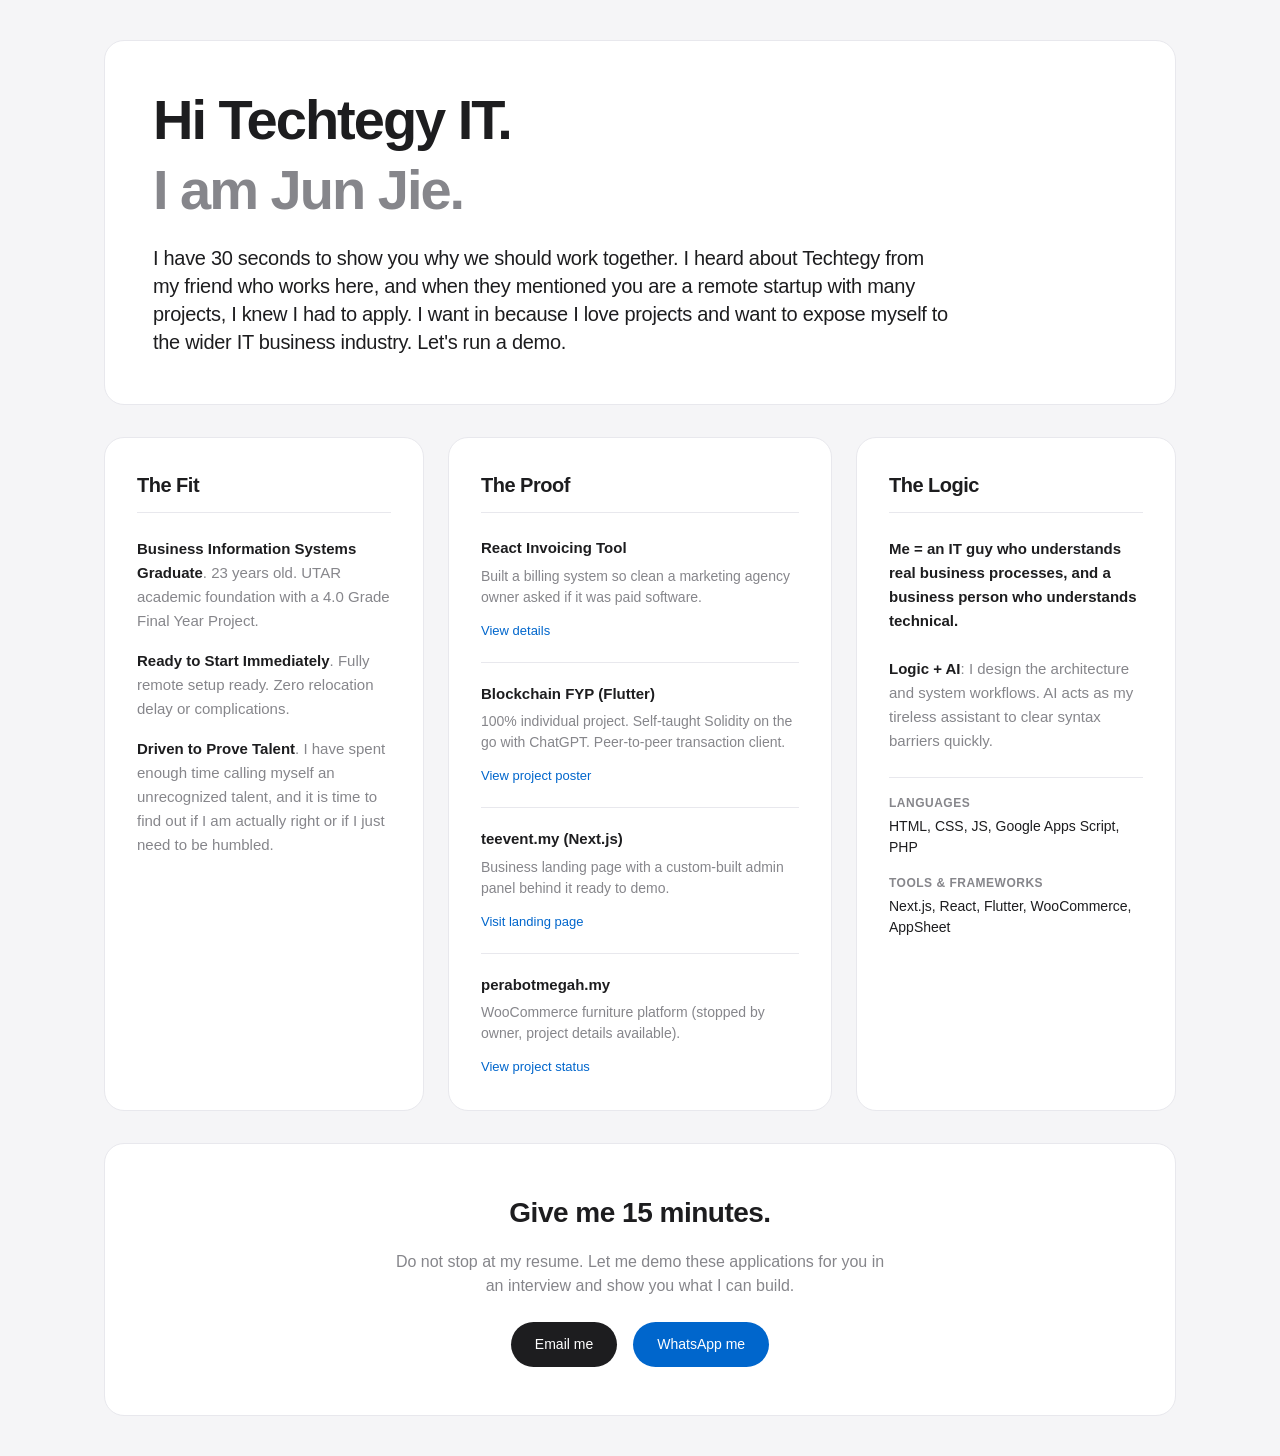
==== commit 761e1a8d: "Update Languages stack list to Google Apps Script and PHP" ====
--- a/index.html
+++ b/index.html
@@ -390,7 +390,7 @@
                     <div class="stack-list" style="border-top: 1px solid var(--border-light); padding-top: 16px;">
                         <div class="stack-group">
                             <div class="stack-label">Languages</div>
-                            <div class="stack-value">HTML, CSS, JS, Dart, Solidity, Apps Script</div>
+                            <div class="stack-value">HTML, CSS, JS, Google Apps Script, PHP</div>
                         </div>
                         <div class="stack-group">
                             <div class="stack-label">Tools & Frameworks</div>
